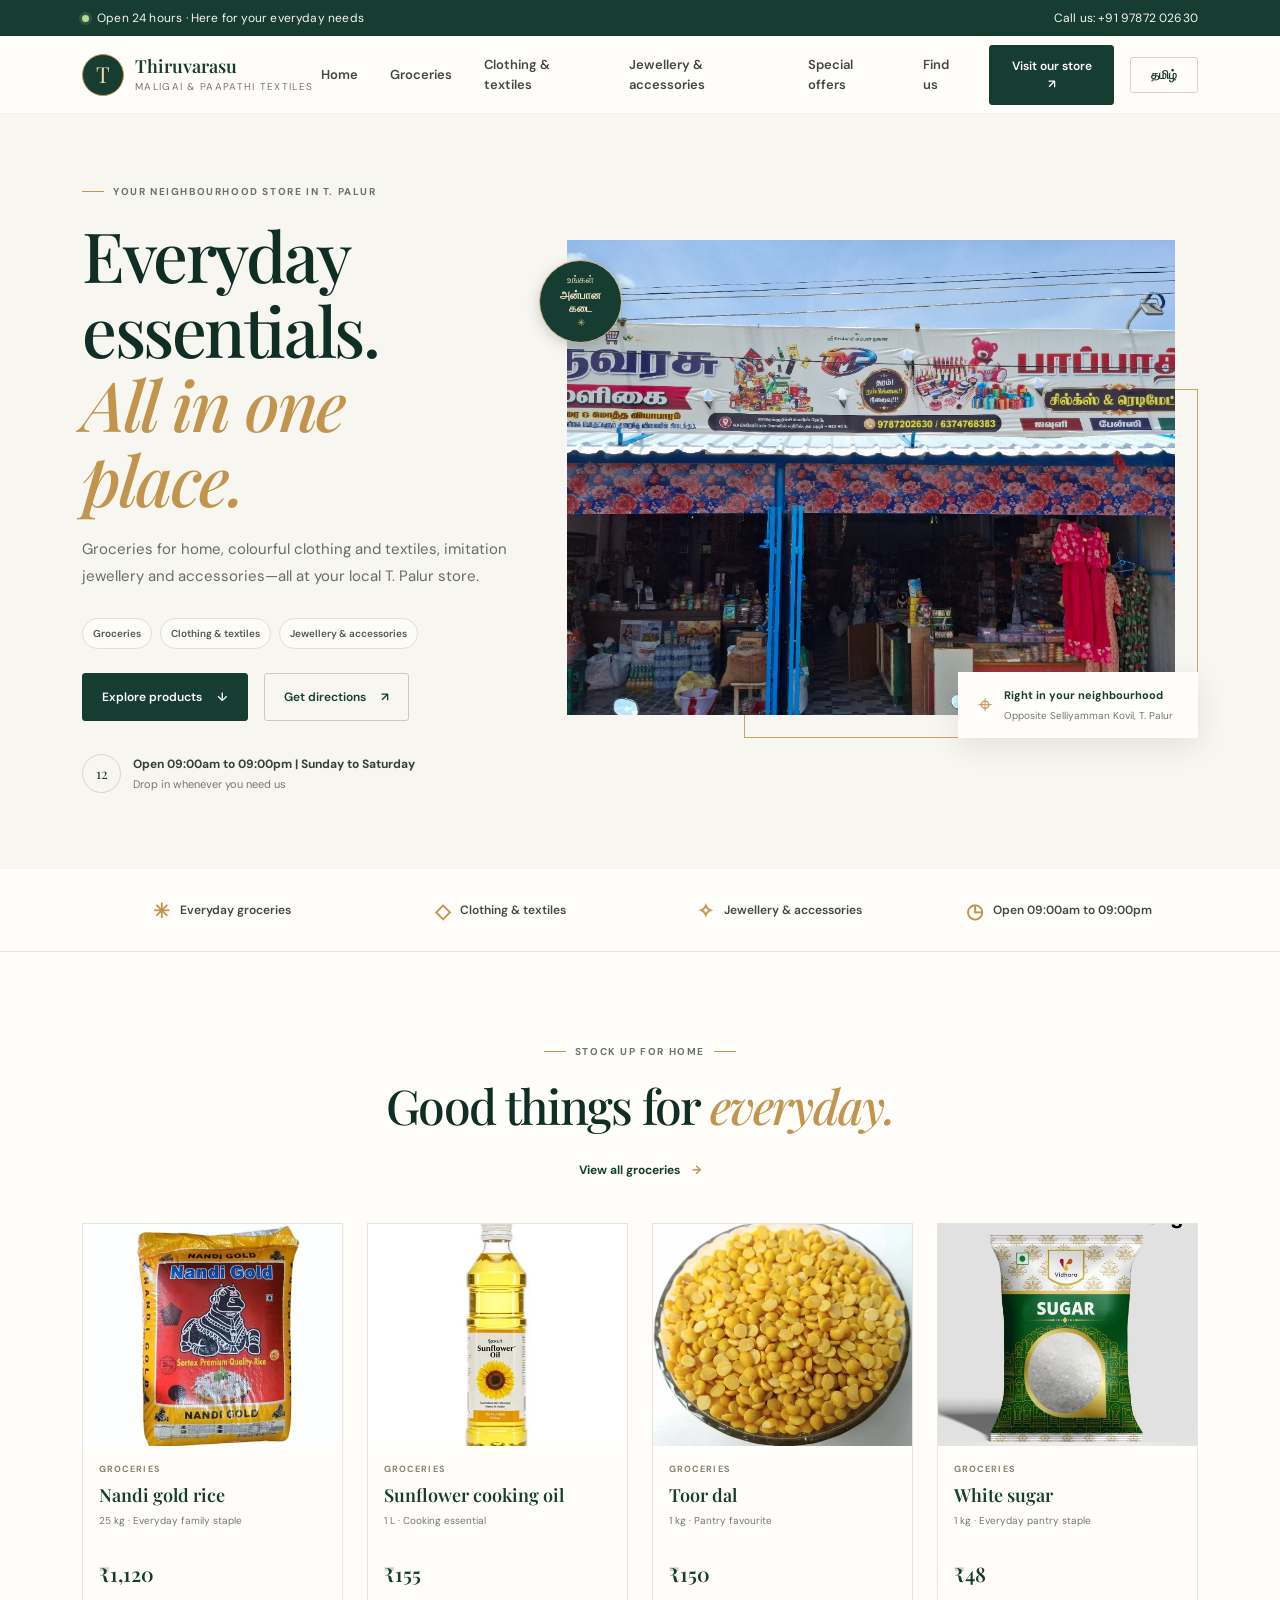
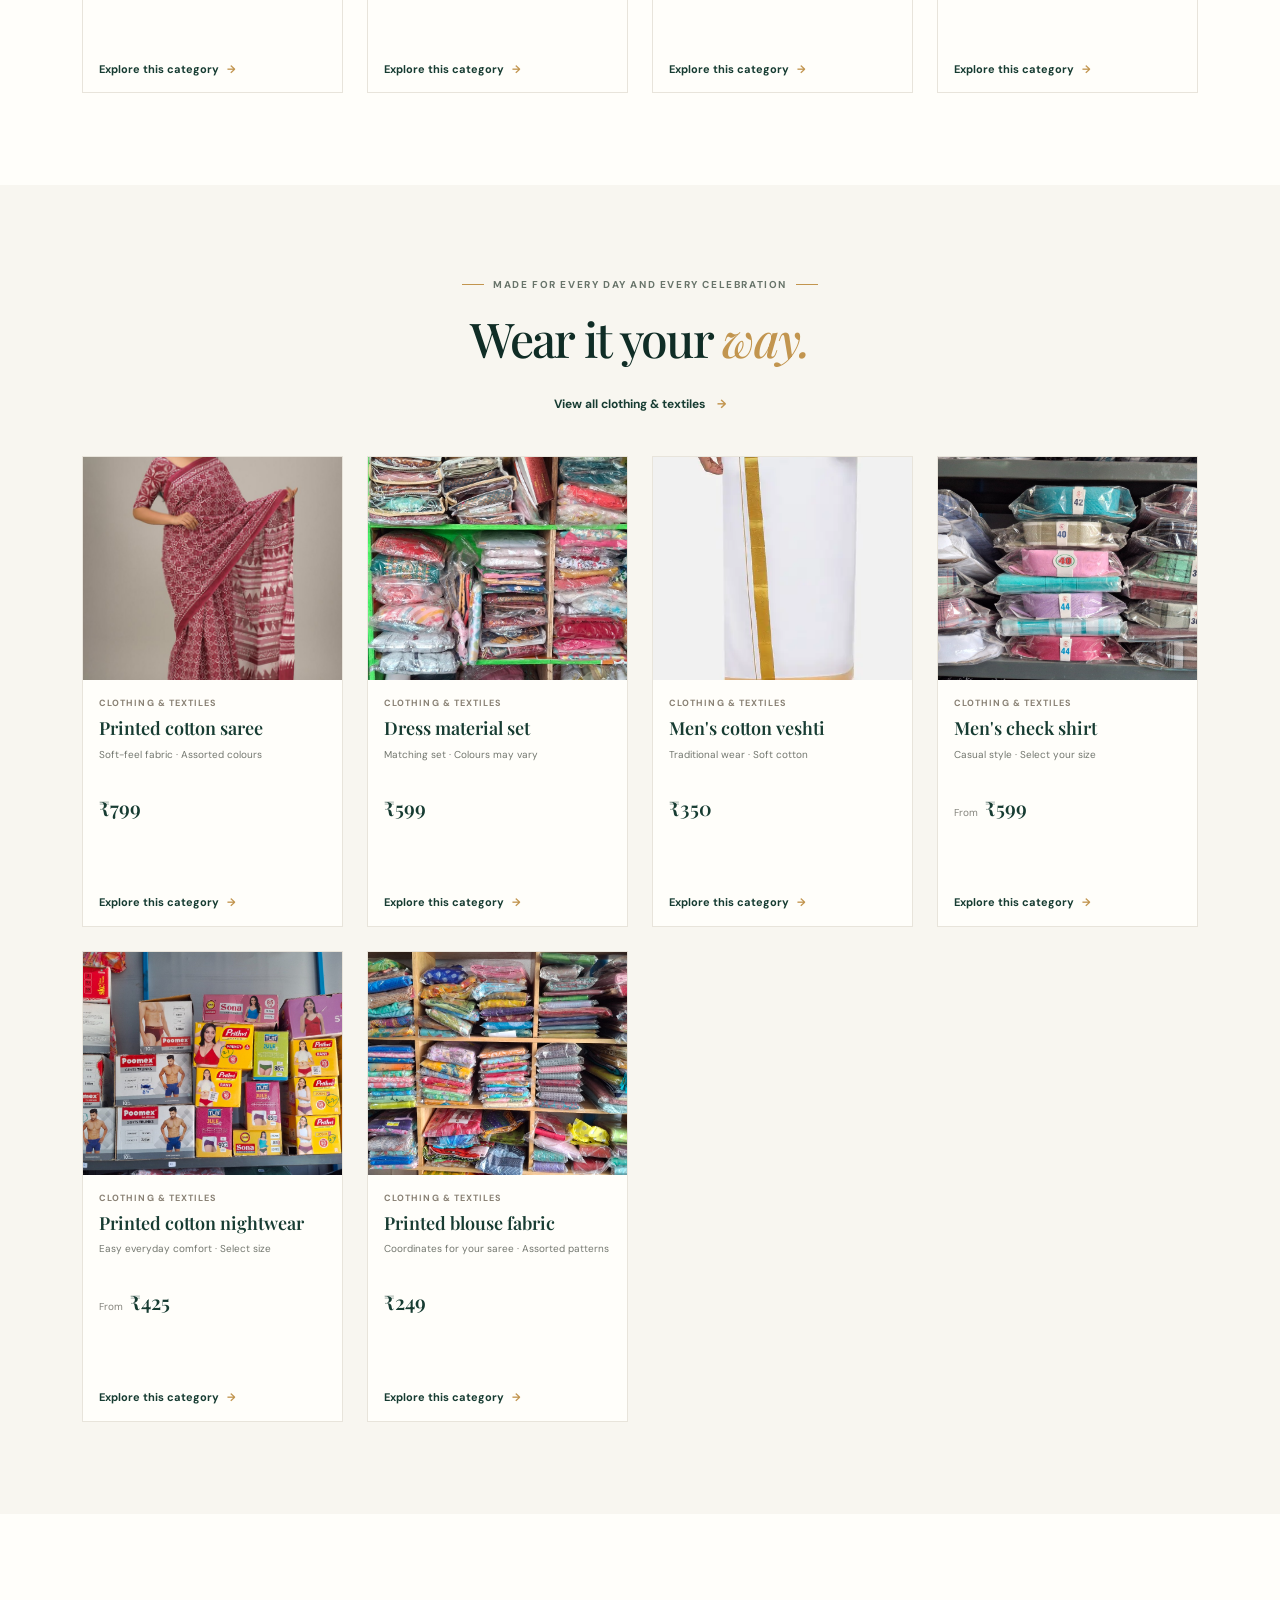
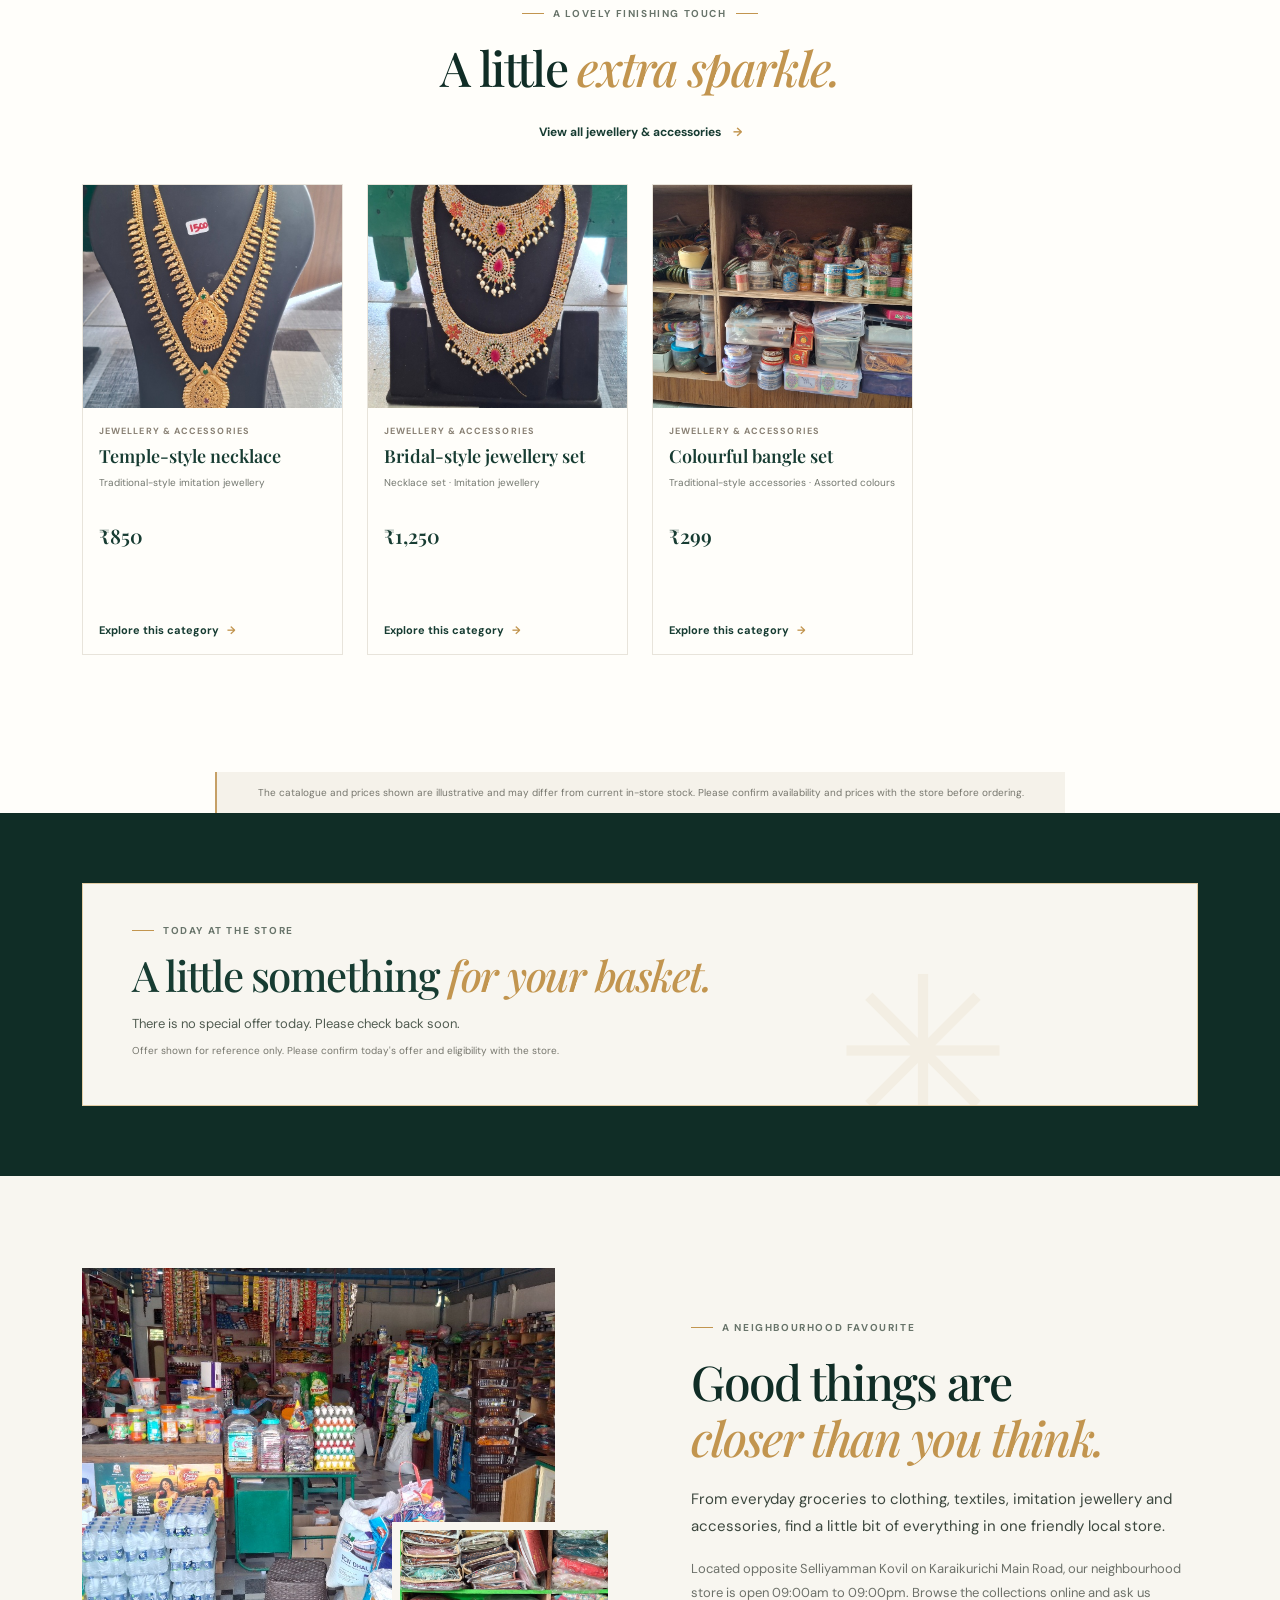
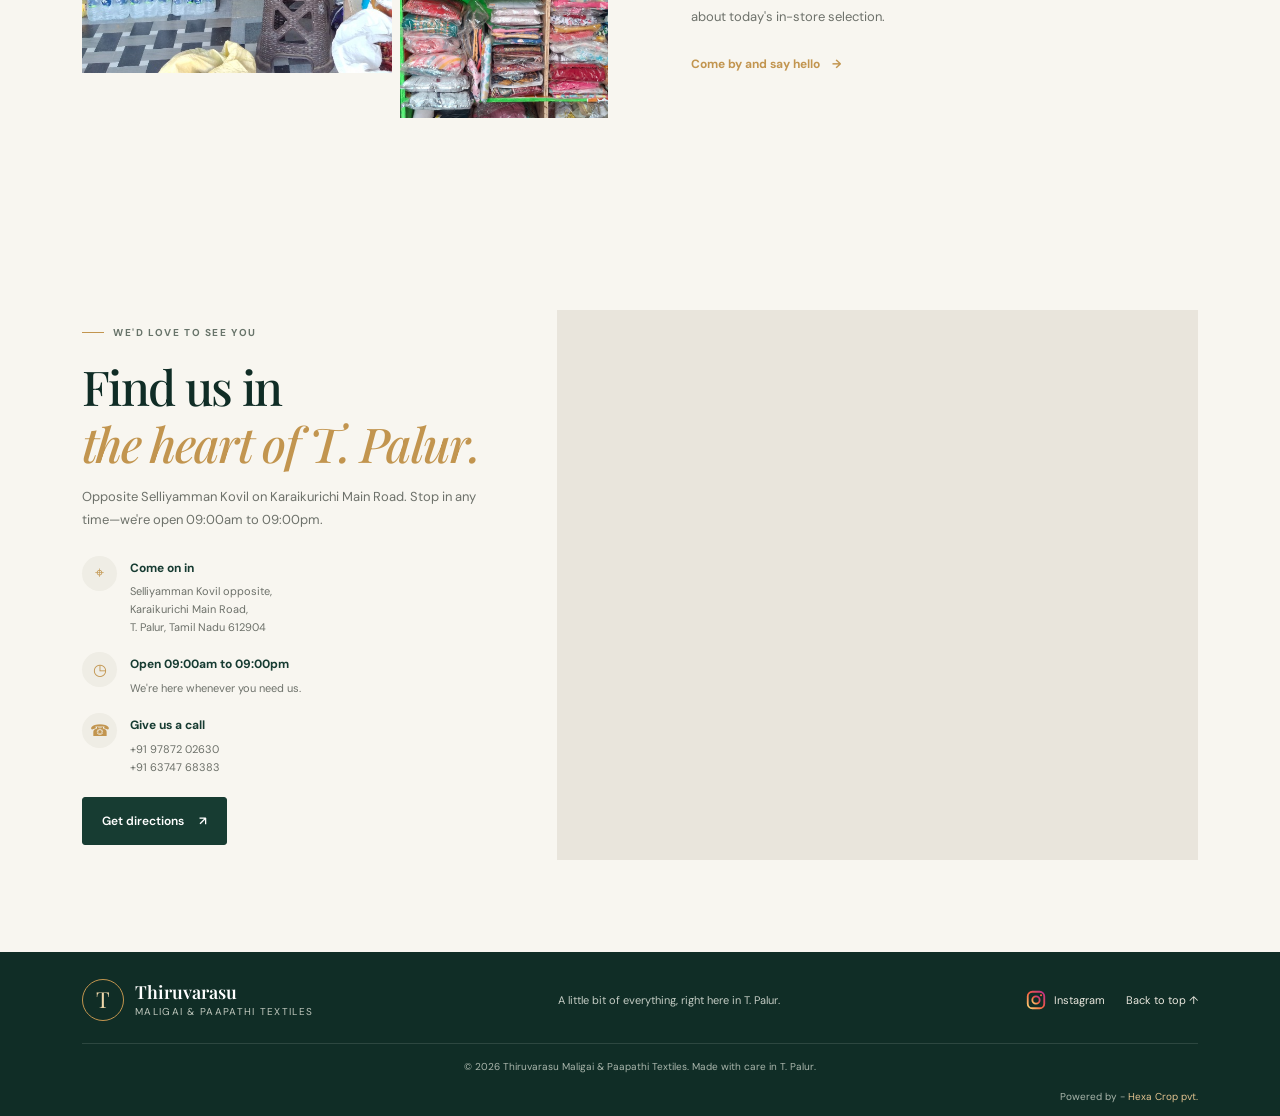
==== index.html @ 12468a33 "Add files via upload" ====
<!DOCTYPE html>
<html lang="en">

<head>
    <meta charset="UTF-8">
    <meta name="viewport" content="width=device-width, initial-scale=1">
    <meta name="theme-color" content="#173c32">
    <meta name="description" data-i18n-content="metaDescription"
        content="Browse groceries, clothing, textiles and imitation jewellery at Thiruvarasu Maligai & Paapathi Textiles, T. Palur. Open 09:00am to 09:00pm.">
    <title>Thiruvarasu Maligai &amp; Paapathi Textiles | T. Palur</title>
    <link rel="preconnect" href="https://fonts.googleapis.com">
    <link rel="preconnect" href="https://fonts.gstatic.com" crossorigin>
    <link
        href="https://fonts.googleapis.com/css2?family=DM+Sans:wght@400;500;600;700&family=Playfair+Display:wght@500;600;700&display=swap"
        rel="stylesheet">
    <link href="https://cdn.jsdelivr.net/npm/bootstrap@5.3.8/dist/css/bootstrap.min.css" rel="stylesheet"
        integrity="sha384-sRIl4kxILFvY47J16cr9ZwB07vP4J8+LH7qKQnuqkuIAvNWLzeN8tE5YBujZqJLB" crossorigin="anonymous">
    <link rel="stylesheet" href="./css/desing.css">
</head>

<body>
    <div id="siteHeader"></div>

    <main>
        <section class="hero-section" id="home">
            <div class="container">
                <div class="row align-items-center g-5">
                    <div class="col-lg-5 hero-copy">
                        <p class="eyebrow"><span></span><span data-i18n="heroEyebrow">Your neighbourhood store in T.
                                Palur</span></p>
                        <h1 data-i18n="heroTitle">Everyday essentials.<br><em>All in one place.</em></h1>
                        <p class="hero-description" data-i18n="heroDescription">Groceries for home, colourful clothing
                            and textiles, imitation jewellery and accessories—all at your local T. Palur store.</p>
                        <div class="hero-service-pills">
                            <a href="./groceries.html" data-i18n="serviceGroceries">Groceries</a>
                            <a href="./textiles.html" data-i18n="serviceClothing">Clothing &amp; textiles</a>
                            <a href="./jewels.html" data-i18n="serviceJewellery">Jewellery &amp; accessories</a>
                        </div>
                        <div class="d-flex flex-wrap gap-3 hero-actions">
                            <a class="btn btn-primary-custom" href="#groceries"><span data-i18n="shopNow">Explore
                                    products</span> <span aria-hidden="true">↓</span></a>
                            <a class="btn btn-outline-custom" href="#visit"><span data-i18n="directions">Get
                                    directions</span> <span aria-hidden="true">↗</span></a>
                        </div>
                        <div class="hero-hours">
                            <span class="hours-icon" aria-hidden="true">12</span>
                            <span><strong data-i18n="openAroundClock">Open 09:00am to 09:00pm | Sunday to
                                    Saturday</strong><small data-i18n="dropAnytime">Drop in whenever you need
                                    us</small></span>
                        </div>
                    </div>
                    <div class="col-lg-7">
                        <div class="hero-image-wrap">
                            <img class="hero-image" src="./src/imgs/storefront.jpg"
                                alt="Thiruvarasu Maligai store on the main road" data-i18n-alt="storefrontAlt">
                            <div class="hero-image-caption">
                                <span class="caption-pin" aria-hidden="true">⌖</span>
                                <span><strong data-i18n="neighbourhood">Right in your neighbourhood</strong><small
                                        data-i18n="storeLandmark">Opposite Selliyamman Kovil, T. Palur</small></span>
                            </div>
                            <span class="hero-stamp"
                                aria-hidden="true"><span>உங்கள்</span><strong>அன்பான<br>கடை</strong><i>✳</i></span>
                        </div>
                    </div>
                </div>
            </div>
        </section>

        <section class="benefits-strip" id="categories" aria-label="Store highlights" data-i18n-aria="storeHighlights">
            <div class="container">
                <div class="row g-0">
                    <div class="col-6 col-lg-3 benefit-item"><span class="benefit-icon" aria-hidden="true">✳</span><span
                            data-i18n="benefitGroceries">Everyday groceries</span></div>
                    <div class="col-6 col-lg-3 benefit-item"><span class="benefit-icon" aria-hidden="true">◇</span><span
                            data-i18n="benefitClothing">Clothing &amp; textiles</span>
                    </div>
                    <div class="col-6 col-lg-3 benefit-item"><span class="benefit-icon" aria-hidden="true">✧</span><span
                            data-i18n="benefitJewellery">Jewellery &amp;
                            accessories</span></div>
                    <div class="col-6 col-lg-3 benefit-item"><span class="benefit-icon" aria-hidden="true">◷</span><span
                            data-i18n="benefitHours">Open 09:00am to 09:00pm</span></div>
                </div>
            </div>
        </section>

        <section class="section-padding catalog-section grocery-section" id="groceries">
            <div class="container">
                <div class="section-heading text-center">
                    <p class="eyebrow justify-content-center"><span></span><span data-i18n="groceryEyebrow">Stock up
                            for home</span><span></span></p>
                    <h2 data-i18n="groceryTitle">Good things for <em>everyday.</em></h2>
                    <a class="text-link category-page-link" href="./groceries.html" data-i18n="viewGroceries">View all
                        groceries <span aria-hidden="true">→</span></a>
                </div>
                <div class="product-grid" id="groceriesProducts" aria-live="polite"></div>
            </div>
        </section>

        <section class="section-padding catalog-section clothing-section" id="clothing">
            <div class="container">
                <div class="section-heading text-center">
                    <p class="eyebrow justify-content-center"><span></span><span data-i18n="clothingEyebrow">Made for
                            every day and every celebration</span><span></span></p>
                    <h2 data-i18n="clothingTitle">Wear it your <em>way.</em></h2>
                    <a class="text-link category-page-link" href="./textiles.html" data-i18n="viewTextiles">View all
                        clothing &amp; textiles <span aria-hidden="true">→</span></a>
                </div>
                <div class="product-grid" id="clothingProducts" aria-live="polite"></div>
            </div>
        </section>

        <section class="section-padding catalog-section jewellery-section" id="jewellery">
            <div class="container">
                <div class="section-heading text-center">
                    <p class="eyebrow justify-content-center"><span></span><span data-i18n="jewelleryEyebrow">A lovely
                            finishing touch</span><span></span></p>
                    <h2 data-i18n="jewelleryTitle">A little <em>extra sparkle.</em></h2>
                    <a class="text-link category-page-link" href="./jewels.html" data-i18n="viewJewellery">View all
                        jewellery &amp; accessories <span aria-hidden="true">→</span></a>
                </div>
                <div class="product-grid" id="jewelleryProducts" aria-live="polite"></div>
            </div>
        </section>
        <p class="price-disclaimer catalog-disclaimer" data-i18n="priceDisclaimer">The catalogue and prices shown are
            illustrative
            and may differ from current in-store stock. Please confirm availability and prices with the store before
            ordering.</p>

        <section class="offers-section section-padding" id="offers">
            <div class="container">
                <article class="offer-card" id="specialOffer" aria-busy="true">
                    <div class="offer-decoration" aria-hidden="true">✳</div>
                    <div>
                        <p class="eyebrow"><span></span><span data-i18n="offerEyebrow">Today at the store</span></p>
                        <h2 data-i18n="offerTitle">A little something <em>for your basket.</em></h2>
                        <p id="offerText" aria-live="polite" data-i18n="offerLoading">Loading today's offer…</p>
                        <p class="offer-date" id="offerDate" hidden></p>
                        <p class="offer-fineprint" data-i18n="offerDisclaimer">Offer shown for reference only. Please
                            confirm today's offer and eligibility with the store.</p>
                    </div>
                    <div class="offer-badge" id="offerBadge" hidden><strong id="offerPercent"></strong><span
                            data-i18n="offGroceries">OFF GROCERIES</span>
                    </div>
                </article>
            </div>
        </section>

        <section class="about-section section-padding" id="about">
            <div class="container">
                <div class="row align-items-center g-5">
                    <div class="col-lg-6">
                        <div class="about-image-grid">
                            <img class="about-image-main" src="./src/product_imgs/groceries/shop-interior.jpg"
                                alt="Inside Thiruvarasu Maligai, with groceries and goods for the whole family"
                                data-i18n-alt="shopInteriorAlt" loading="lazy">
                            <img class="about-image-detail" src="./src/product_imgs/textiles/clothing-shelves.jpg"
                                alt="Colourful clothing and textiles stocked in the store" data-i18n-alt="clothingAlt"
                                loading="lazy">
                        </div>
                    </div>
                    <div class="col-lg-6 about-copy">
                        <p class="eyebrow"><span></span><span data-i18n="aboutEyebrow">A neighbourhood favourite</span>
                        </p>
                        <h2 data-i18n="aboutTitle">Good things are<br><em>closer than you think.</em></h2>
                        <p class="about-lead" data-i18n="aboutLead">From everyday groceries to clothing, textiles,
                            imitation jewellery and accessories, find a little bit of everything in one friendly local
                            store.</p>
                        <p data-i18n="aboutText">Located opposite Selliyamman Kovil on Karaikurichi Main Road, our
                            neighbourhood store is open 09:00am to 09:00pm. Browse the collections online and ask us
                            about today's
                            in-store selection.</p>
                        <a class="text-link" href="#visit"><span data-i18n="comeSayHello">Come by and say
                                hello</span><span aria-hidden="true">→</span></a>
                    </div>
                </div>
            </div>
        </section>

        <section class="visit-section section-padding" id="visit">
            <div class="container">
                <div class="row g-4 align-items-stretch">
                    <div class="col-lg-5">
                        <div class="visit-copy">
                            <p class="eyebrow"><span></span><span data-i18n="visitEyebrow">We'd love to see you</span>
                            </p>
                            <h2 data-i18n="visitTitle">Find us in<br><em>the heart of T. Palur.</em></h2>
                            <p data-i18n="visitIntro">Opposite Selliyamman Kovil on Karaikurichi Main Road. Stop in any
                                time—we're open 09:00am to 09:00pm.</p>
                            <div class="visit-detail">
                                <span class="detail-icon" aria-hidden="true">⌖</span>
                                <div><strong data-i18n="addressTitle">Come on in</strong>
                                    <p data-i18n="address">Selliyamman Kovil opposite,<br>Karaikurichi Main Road,<br>T.
                                        Palur, Tamil Nadu 612904</p>
                                </div>
                            </div>
                            <div class="visit-detail">
                                <span class="detail-icon" aria-hidden="true">◷</span>
                                <div><strong data-i18n="hoursTitle">Open 09:00am to 09:00pm</strong>
                                    <p data-i18n="hoursText">We're here whenever you need us.</p>
                                </div>
                            </div>
                            <div class="visit-detail">
                                <span class="detail-icon" aria-hidden="true">☎</span>
                                <div><strong data-i18n="phoneTitle">Give us a call</strong>
                                    <p><a href="tel:+919787202630">+91 97872 02630</a><br><a
                                            href="tel:+916374768383">+91 63747 68383</a></p>
                                </div>
                            </div>
                            <a class="btn btn-primary-custom directions-button"
                                href="https://www.google.com/maps/search/?api=1&amp;query=39Q8%2BQ2%20T.%20Palur%2C%20Tamil%20Nadu"
                                target="_blank" rel="noopener noreferrer"><span data-i18n="directions">Get
                                    directions</span> <span aria-hidden="true">↗</span></a>
                        </div>
                    </div>
                    <div class="col-lg-7">
                        <div class="map-frame">
                            <iframe title="Map showing the location of Thiruvarasu Maligai in T. Palur"
                                data-i18n-title="mapTitle"
                                src="https://maps.google.com/maps?q=39Q8%2BQ2%20T.%20Palur%2C%20Tamil%20Nadu&amp;output=embed"
                                loading="lazy" referrerpolicy="no-referrer-when-downgrade" allowfullscreen></iframe>
                        </div>
                    </div>
                </div>
            </div>
        </section>
    </main>

    <div id="siteFooter"></div>
    <div id="sharedSkeleton" hidden></div>

    <div class="order-bar" id="orderBar" hidden>
        <button class="order-cart-button" type="button" data-bs-toggle="offcanvas" data-bs-target="#orderDrawer">
            <span class="order-cart-icon" aria-hidden="true">▣</span>
            <span><strong><span data-i18n="viewOrder">View order</span> · <span id="orderCount">0</span></strong>
                <small id="orderBarTotal">₹0</small></span>
        </button>
        <button class="btn btn-whatsapp" id="quickWhatsappOrder" type="button" data-bs-toggle="offcanvas"
            data-bs-target="#orderDrawer"><span data-i18n="completeOrderDetails">Enter delivery details</span>
            <span aria-hidden="true">→</span></button>
    </div>

    <div class="offcanvas offcanvas-end order-drawer" tabindex="-1" id="orderDrawer" aria-labelledby="orderDrawerTitle">
        <div class="offcanvas-header">
            <div>
                <p class="eyebrow mb-2"><span></span><span data-i18n="yourSelections">Your selections</span></p>
                <h2 class="offcanvas-title" id="orderDrawerTitle" data-i18n="orderSummary">Order summary</h2>
            </div>
            <button type="button" class="btn-close" data-bs-dismiss="offcanvas" aria-label="Close"
                data-i18n-aria="close"></button>
        </div>
        <div class="offcanvas-body">
            <div id="orderItems" aria-live="polite"></div>
            <p class="empty-order" id="emptyOrder" data-i18n="emptyOrder">Your order is empty. Browse the collections to
                add something.</p>
            <div class="order-totals" id="orderTotals" hidden>
                <div class="order-grand-total"><strong data-i18n="estimatedTotal">Estimated total</strong><strong
                        id="orderGrandTotal">₹0</strong></div>
                <p class="order-price-note" data-i18n="priceNote">Listed prices are illustrative. The store will confirm
                    availability and final prices on WhatsApp.</p>
                <form class="customer-details-form" id="customerDetailsForm" novalidate>
                    <h3 data-i18n="deliveryDetailsTitle">Delivery details</h3>
                    <p class="customer-details-note" data-i18n="allFieldsRequired">All fields are required to continue
                        to WhatsApp.</p>
                    <div class="customer-fields-grid">
                        <div class="customer-field customer-field-wide">
                            <label for="customerName" data-i18n="customerNameLabel">Full name</label>
                            <input class="form-control" id="customerName" name="customerName" type="text"
                                autocomplete="name" maxlength="80" required>
                        </div>
                        <div class="customer-field customer-field-wide">
                            <label for="customerMobile" data-i18n="customerMobileLabel">Mobile number</label>
                            <input class="form-control" id="customerMobile" name="customerMobile" type="tel"
                                autocomplete="tel-national" inputmode="numeric" pattern="[6-9][0-9]{9}" maxlength="10"
                                required>
                            <small data-i18n="mobileHelp">Enter a 10-digit Indian mobile number.</small>
                        </div>
                        <div class="customer-field customer-field-wide">
                            <label for="customerEmail" data-i18n="customerEmailLabel">Email address</label>
                            <input class="form-control" id="customerEmail" name="email" type="email"
                                autocomplete="email" maxlength="254" required>
                        </div>
                        <div class="customer-field">
                            <label for="addressDoorNo" data-i18n="doorNoLabel">Door number</label>
                            <input class="form-control" id="addressDoorNo" name="doorNo" type="text"
                                autocomplete="address-line1" maxlength="40" required>
                        </div>
                        <div class="customer-field">
                            <label for="addressStreet" data-i18n="streetLabel">Street name</label>
                            <input class="form-control" id="addressStreet" name="street" type="text"
                                autocomplete="address-line2" maxlength="100" required>
                        </div>
                        <div class="customer-field">
                            <label for="addressPlace" data-i18n="placeLabel">Place / town</label>
                            <input class="form-control" id="addressPlace" name="place" type="text"
                                autocomplete="address-level2" maxlength="80" required>
                        </div>
                        <div class="customer-field">
                            <label for="addressLandmark" data-i18n="landmarkLabel">Landmark</label>
                            <input class="form-control" id="addressLandmark" name="landmark" type="text" maxlength="100"
                                required>
                        </div>
                    </div>
                    <p class="customer-form-error" id="customerFormError" role="alert" hidden
                        data-i18n="customerFormError">Please complete all required fields with a valid email and mobile
                        number.</p>
                    <button class="btn btn-whatsapp btn-whatsapp-full" id="drawerWhatsappOrder" type="submit" disabled>
                        <span aria-hidden="true">◉</span>
                        <span data-i18n="sendOrder">Send order on WhatsApp</span>
                    </button>
                </form>
            </div>
        </div>
    </div>

    <div class="toast-container position-fixed bottom-0 end-0 p-3" aria-live="polite" aria-atomic="true">
        <div class="toast order-toast border-0" id="orderToast" role="status">
            <div class="d-flex align-items-center">
                <div class="toast-body"><span data-i18n="addedToOrder">Added to your order.</span> <span
                        id="toastProductName"></span></div>
                <button type="button" class="btn-close me-3" data-bs-dismiss="toast" aria-label="Close"
                    data-i18n-aria="close"></button>
            </div>
        </div>
    </div>

    <script src="https://cdn.jsdelivr.net/npm/bootstrap@5.3.8/dist/js/bootstrap.bundle.min.js"
        integrity="sha384-FKyoEForCGlyvwx9Hj09JcYn3nv7wiPVlz7YYwJrWVcXK/BmnVDxM+D2scQbITxI"
        crossorigin="anonymous"></script>
    <script src="./js/component-loader.js"></script>
</body>

</html>
---- css/desing.css ----
:root {
    --forest: #173c32;
    --forest-deep: #102d26;
    --cream: #f8f6f0;
    --paper: #fffefa;
    --gold: #c2954f;
    --ink: #202720;
    --muted: #73776f;
    --line: #e8e4db;
    --serif: "Playfair Display", Georgia, serif;
    --sans: "DM Sans", Arial, sans-serif;
}

html {
    scroll-behavior: smooth;
    scroll-padding-top: 88px;
}

body {
    margin: 0;
    color: var(--ink);
    background: var(--paper);
    font-family: var(--sans);
    font-size: 15px;
    -webkit-font-smoothing: antialiased;
}

a {
    color: inherit;
}

.topbar {
    padding: 9px 0;
    color: #f8f6f0;
    background: var(--forest);
    font-size: 12px;
    letter-spacing: .015em;
}

.topbar-note,
.topbar-phone {
    display: inline-flex;
    align-items: center;
    gap: 8px;
}

.topbar-phone {
    color: #f8f6f0;
    text-decoration: none;
}

.topbar-phone:hover {
    color: #e3c38e;
}

.open-dot {
    width: 7px;
    height: 7px;
    border-radius: 50%;
    background: #b8d994;
    box-shadow: 0 0 0 3px rgb(184 217 148 / 16%);
}

.site-nav {
    position: sticky;
    z-index: 1000;
    top: 0;
    min-height: 78px;
    background: rgb(255 254 250 / 96%);
    border-bottom: 1px solid rgb(23 60 50 / 7%);
    backdrop-filter: blur(14px);
}

.brand-lockup {
    display: inline-flex;
    align-items: center;
    gap: 11px;
    margin: 0;
    color: var(--forest);
    text-decoration: none;
}

.brand-mark {
    display: inline-grid;
    width: 42px;
    height: 42px;
    place-items: center;
    color: #efd7a8;
    background: var(--forest);
    border: 1px solid var(--gold);
    border-radius: 50%;
    font-family: var(--serif);
    font-size: 22px;
}

.brand-copy {
    display: grid;
    line-height: 1.2;
}

.brand-copy strong {
    font-family: var(--serif);
    font-size: 18px;
    font-weight: 600;
}

.brand-copy small {
    margin-top: 3px;
    color: #77796f;
    font-size: 10px;
    letter-spacing: .13em;
    text-transform: uppercase;
}

.site-nav .nav-link {
    padding: 10px 0;
    color: #444940;
    font-size: 13px;
    font-weight: 600;
    transition: color .2s ease;
}

.site-nav .nav-link:hover,
.site-nav .nav-link:focus {
    color: var(--gold);
}

.btn-nav {
    padding: 11px 18px;
    color: white;
    background: var(--forest);
    border: 1px solid var(--forest);
    border-radius: 3px;
    font-size: 12px;
    font-weight: 600;
}

.btn-nav:hover {
    color: white;
    background: var(--forest-deep);
}

.hero-section {
    position: relative;
    overflow: hidden;
    padding: 70px 0 76px;
    background: var(--cream);
}

.hero-copy {
    position: relative;
    z-index: 1;
}

.eyebrow {
    display: flex;
    align-items: center;
    gap: 9px;
    margin-bottom: 18px;
    color: #68746a;
    font-size: 10px;
    font-weight: 700;
    letter-spacing: .16em;
    text-transform: uppercase;
}

.eyebrow > span:empty {
    display: inline-block;
    flex: 0 0 22px;
    width: 22px;
    height: 1px;
    background: var(--gold);
}

h1,
h2,
h3,
p {
    margin-top: 0;
}

.hero-copy h1,
.section-heading h2,
.about-copy h2,
.gallery-heading h2,
.visit-copy h2 {
    color: var(--forest-deep);
    font-family: var(--serif);
    font-weight: 500;
    letter-spacing: -.035em;
}

.hero-copy h1 {
    margin-bottom: 20px;
    font-size: clamp(43px, 5.4vw, 70px);
    line-height: 1.08;
}

.hero-copy h1 em,
.section-heading h2 em,
.about-copy h2 em,
.gallery-heading h2 em,
.visit-copy h2 em {
    color: var(--gold);
    font-weight: 500;
}

.hero-description {
    max-width: 445px;
    margin-bottom: 27px;
    color: #676d65;
    font-size: 15px;
    line-height: 1.85;
}

.btn-primary-custom,
.btn-outline-custom {
    display: inline-flex;
    min-height: 48px;
    align-items: center;
    justify-content: center;
    gap: 15px;
    padding: 12px 19px;
    border-radius: 3px;
    font-size: 12px;
    font-weight: 600;
    text-decoration: none;
    transition: background .2s ease, color .2s ease, border-color .2s ease;
}

.btn-primary-custom {
    color: white;
    background: var(--forest);
    border: 1px solid var(--forest);
}

.btn-primary-custom:hover {
    color: white;
    background: var(--forest-deep);
    border-color: var(--forest-deep);
}

.btn-outline-custom {
    color: var(--forest);
    background: transparent;
    border: 1px solid #c8cbc2;
}

.btn-outline-custom:hover {
    color: white;
    background: var(--forest);
    border-color: var(--forest);
}

.hero-hours {
    display: flex;
    align-items: center;
    gap: 12px;
    margin-top: 33px;
}

.hours-icon {
    display: grid;
    width: 39px;
    height: 39px;
    place-items: center;
    color: var(--forest);
    border: 1px solid #d8d4c9;
    border-radius: 50%;
    font-family: var(--serif);
    font-size: 14px;
}

.hero-hours strong,
.hero-hours small {
    display: block;
}

.hero-hours strong {
    color: #354139;
    font-size: 12px;
}

.hero-hours small {
    margin-top: 3px;
    color: var(--muted);
    font-size: 11px;
}

.hero-image-wrap {
    position: relative;
    padding: 0 23px 23px 0;
}

.hero-image-wrap::before {
    position: absolute;
    z-index: 0;
    right: 0;
    bottom: 0;
    width: 72%;
    height: 70%;
    border: 1px solid #c7a568;
    content: "";
}

.hero-image {
    position: relative;
    z-index: 1;
    display: block;
    width: 100%;
    height: clamp(330px, 39vw, 475px);
    object-fit: cover;
    object-position: center 53%;
}

.hero-image-caption {
    position: absolute;
    z-index: 2;
    right: 0;
    bottom: 0;
    display: flex;
    min-width: 240px;
    align-items: center;
    gap: 12px;
    padding: 15px 20px;
    background: var(--paper);
    box-shadow: 0 8px 28px rgb(22 38 30 / 10%);
}

.caption-pin {
    color: var(--gold);
    font-size: 25px;
    line-height: 1;
}

.hero-image-caption strong,
.hero-image-caption small {
    display: block;
}

.hero-image-caption strong {
    color: var(--forest);
    font-size: 11px;
}

.hero-image-caption small {
    margin-top: 4px;
    color: var(--muted);
    font-size: 10px;
}

.hero-stamp {
    position: absolute;
    z-index: 2;
    top: 20px;
    left: -28px;
    display: grid;
    width: 83px;
    height: 83px;
    align-content: center;
    justify-items: center;
    color: #f5e5c4;
    background: var(--forest);
    border: 1px solid #d8bd8d;
    border-radius: 50%;
    box-shadow: 0 4px 14px rgb(16 45 38 / 18%);
}

.hero-stamp span {
    font-size: 10px;
}

.hero-stamp strong {
    margin: 1px 0;
    font-family: var(--serif);
    font-size: 11px;
    line-height: 1.2;
    text-align: center;
}

.hero-stamp i {
    color: #d6b674;
    font-size: 10px;
    font-style: normal;
}

.benefits-strip {
    padding: 20px 0;
    background: var(--paper);
    border-bottom: 1px solid var(--line);
}

.benefit-item {
    display: flex;
    min-height: 42px;
    align-items: center;
    justify-content: center;
    gap: 10px;
    color: #3e493f;
    font-size: 12px;
    font-weight: 600;
}

.benefit-icon {
    color: var(--gold);
    font-family: var(--serif);
    font-size: 20px;
}

.section-padding {
    padding: 92px 0;
}

.section-heading {
    max-width: 700px;
    margin: 0 auto 42px;
}

.section-heading .eyebrow {
    justify-content: center;
}

.section-heading h2,
.about-copy h2,
.gallery-heading h2,
.visit-copy h2 {
    margin-bottom: 14px;
    font-size: clamp(34px, 4vw, 48px);
    line-height: 1.17;
}

.section-heading > p:last-child {
    margin-bottom: 0;
    color: var(--muted);
    font-size: 13px;
    line-height: 1.7;
}

.collections-section {
    background: var(--paper);
}

.collection-card {
    height: 100%;
}

.collection-image-link {
    position: relative;
    display: block;
    overflow: hidden;
    aspect-ratio: 4 / 4.25;
    background: #eeeae1;
}

.collection-image-link img {
    width: 100%;
    height: 100%;
    object-fit: cover;
    transition: transform .55s cubic-bezier(.2, .7, .2, 1);
}

.collection-image-link:hover img {
    transform: scale(1.045);
}

.collection-number {
    position: absolute;
    right: 12px;
    bottom: 12px;
    display: grid;
    width: 34px;
    height: 34px;
    place-items: center;
    color: var(--forest);
    background: var(--paper);
    border-radius: 50%;
    font-family: var(--serif);
    font-size: 12px;
}

.collection-copy {
    padding: 17px 2px 0;
}

.collection-copy h3 {
    margin-bottom: 6px;
    color: var(--forest);
    font-family: var(--serif);
    font-size: 19px;
    font-weight: 600;
}

.collection-copy p {
    margin-bottom: 0;
    color: var(--muted);
    font-size: 11px;
    line-height: 1.6;
}

.about-section {
    overflow: hidden;
    background: var(--cream);
}

.about-image-grid {
    position: relative;
    min-height: 450px;
    padding: 0 61px 53px 0;
}

.about-image-main {
    width: 100%;
    height: 405px;
    object-fit: cover;
}

.about-image-detail {
    position: absolute;
    right: 0;
    bottom: 0;
    width: 42%;
    height: 204px;
    object-fit: cover;
    border: 8px solid var(--cream);
}

.about-image-note {
    position: absolute;
    right: 25px;
    top: 22px;
    display: grid;
    width: 120px;
    height: 120px;
    align-content: center;
    justify-items: center;
    color: var(--forest);
    background: #f8f6f0;
    border: 1px solid #d5c39e;
    border-radius: 50%;
    text-align: center;
}

.about-image-note span {
    margin-bottom: 5px;
    color: var(--gold);
    font-size: 13px;
}

.about-image-note strong {
    font-family: var(--serif);
    font-size: 12px;
    font-weight: 600;
    line-height: 1.35;
}

.about-copy {
    padding-left: clamp(10px, 4vw, 55px);
}

.about-copy h2 {
    margin-bottom: 20px;
}

.about-copy > p:not(.eyebrow) {
    max-width: 490px;
    color: #6d716a;
    font-size: 13px;
    line-height: 1.85;
}

.about-copy .about-lead {
    color: #3c473e !important;
    font-size: 15px !important;
}

.text-link {
    display: inline-flex;
    align-items: center;
    gap: 12px;
    margin-top: 10px;
    color: var(--forest);
    font-size: 12px;
    font-weight: 700;
    text-decoration: none;
}

.text-link span {
    color: var(--gold);
    transition: transform .2s ease;
}

.text-link:hover {
    color: var(--gold);
}

.text-link:hover span {
    transform: translateX(4px);
}

.gallery-section {
    background: var(--paper);
}

.gallery-heading {
    margin-bottom: 29px;
}

.gallery-heading .eyebrow {
    margin-bottom: 13px;
}

.gallery-heading h2 {
    margin-bottom: 0;
}

.gallery-heading .text-link {
    margin-bottom: 5px;
}

.gallery-grid img {
    display: block;
    width: 100%;
    height: 250px;
    object-fit: cover;
}

.gallery-grid .col-lg-3 img {
    object-position: center 40%;
}

.visit-section {
    background: var(--cream);
}

.visit-copy {
    height: 100%;
    padding: 15px 18px 15px 0;
}

.visit-copy h2 {
    margin-bottom: 14px;
}

.visit-copy > p:not(.eyebrow) {
    max-width: 405px;
    margin-bottom: 24px;
    color: #6d716a;
    font-size: 13px;
    line-height: 1.8;
}

.visit-detail {
    display: flex;
    gap: 13px;
    margin: 0 0 16px;
}

.detail-icon {
    display: grid;
    width: 35px;
    height: 35px;
    flex: 0 0 35px;
    place-items: center;
    color: var(--gold);
    background: #efede5;
    border-radius: 50%;
    font-size: 16px;
}

.visit-detail strong {
    color: var(--forest);
    font-size: 12px;
}

.visit-detail p {
    margin: 4px 0 0;
    color: #6d716a;
    font-size: 11px;
    line-height: 1.65;
}

.visit-detail a {
    text-decoration: none;
}

.visit-detail a:hover {
    color: var(--gold);
}

.directions-button {
    margin-top: 5px;
}

.map-frame {
    position: relative;
    overflow: hidden;
    min-height: 490px;
    height: 100%;
    background: #e9e5dc;
}

.map-frame iframe {
    position: absolute;
    inset: 0;
    width: 100%;
    height: 100%;
    border: 0;
}

.map-label {
    position: absolute;
    right: 16px;
    bottom: 16px;
    display: flex;
    align-items: center;
    gap: 11px;
    padding: 12px 16px;
    background: var(--paper);
    box-shadow: 0 4px 18px rgb(24 35 28 / 12%);
}

.map-label-pin {
    color: var(--gold);
    font-size: 22px;
}

.map-label strong,
.map-label small {
    display: block;
}

.map-label strong {
    color: var(--forest);
    font-size: 11px;
}

.map-label small {
    margin-top: 3px;
    color: var(--muted);
    font-size: 10px;
}

.site-footer {
    padding: 27px 0 0;
    color: #e9e7de;
    background: var(--forest-deep);
}

.footer-brand {
    color: white;
}

.footer-brand .brand-mark {
    color: #f0d8ab;
    background: transparent;
}

.footer-brand .brand-copy small {
    color: #bfc7bd;
}

.footer-note {
    margin: 0;
    color: #c4ccc4;
    font-size: 11px;
}

.footer-top-link {
    color: #e9e7de;
    font-size: 11px;
    text-decoration: none;
}

.footer-top-link:hover {
    color: #e1c28f;
}

.footer-links {
    display: flex;
    align-items: center;
    gap: 21px;
}

.footer-social {
    display: inline-flex;
    align-items: center;
    gap: 7px;
    color: #e9e7de;
    font-size: 11px;
    text-decoration: none;
}

.footer-social svg {
    display: block;
    width: 22px;
    height: 22px;
}

.footer-social:hover {
    color: #e1c28f;
}

.footer-bottom {
    margin-top: 22px;
    padding: 15px 0;
    color: #aab6ac;
    border-top: 1px solid rgb(255 255 255 / 12%);
    font-size: 10px;
    text-align: center;
}

.footer-credit {
    padding: 0 0 12px;
    color: #aab6ac;
    font-size: 10px;
    text-align: right;
}

.footer-credit a {
    color: #e1c28f;
    text-decoration: none;
}

.footer-credit a:hover {
    text-decoration: underline;
}

.component-load-error {
    margin: 16px auto;
    padding: 12px 16px;
    color: #842029;
    background: #f8d7da;
    text-align: center;
}

.language-switch {
    display: flex;
    justify-content: center;
}

.language-button {
    min-width: 68px;
    min-height: 36px;
    padding: 7px 11px;
    color: var(--forest);
    background: transparent;
    border: 1px solid #d8d4c9;
    border-radius: 3px;
    font-family: inherit;
    font-size: 12px;
    font-weight: 700;
    transition: color .2s ease, background .2s ease, border-color .2s ease;
}

.language-button:hover,
.language-button:focus-visible {
    color: white;
    background: var(--forest);
    border-color: var(--forest);
}

.hero-service-pills {
    display: flex;
    flex-wrap: wrap;
    gap: 8px;
    margin: 0 0 24px;
}

.hero-service-pills a {
    padding: 7px 10px;
    color: #4c594f;
    background: rgb(255 255 255 / 57%);
    border: 1px solid #e3ded1;
    border-radius: 20px;
    font-size: 10px;
    font-weight: 600;
    text-decoration: none;
}

.hero-service-pills a:hover {
    color: var(--forest);
    background: white;
    border-color: var(--gold);
}

.catalog-section {
    background: var(--paper);
    scroll-margin-top: 76px;
}

.clothing-section {
    background: var(--cream);
}

.jewellery-section {
    background: var(--paper);
}

.product-grid {
    display: grid;
    grid-template-columns: repeat(4, minmax(0, 1fr));
    gap: 24px;
}

.product-card {
    overflow: hidden;
    background: var(--paper);
    border: 1px solid var(--line);
    transition: transform .25s ease, box-shadow .25s ease;
}

.product-card:hover {
    transform: translateY(-3px);
    box-shadow: 0 13px 30px rgb(26 43 34 / 9%);
}

.product-image-wrap {
    position: relative;
    overflow: hidden;
    aspect-ratio: 1 / .86;
    background: #ece9df;
}

.product-image {
    width: 100%;
    height: 100%;
    object-fit: cover;
    transition: transform .5s cubic-bezier(.2, .7, .2, 1);
}

.product-card:hover .product-image {
    transform: scale(1.04);
}

.product-card-body {
    display: flex;
    min-height: 246px;
    flex-direction: column;
    padding: 17px 16px 15px;
}

.product-category {
    margin-bottom: 7px;
    color: #898174;
    font-size: 9px;
    font-weight: 700;
    letter-spacing: .12em;
    text-transform: uppercase;
}

.product-title {
    margin-bottom: 6px;
    color: var(--forest);
    font-family: var(--serif);
    font-size: 18px;
    font-weight: 600;
    line-height: 1.3;
}

.product-detail {
    min-height: 34px;
    margin-bottom: 12px;
    color: var(--muted);
    font-size: 10px;
    line-height: 1.6;
}

.product-price-row {
    display: flex;
    align-items: baseline;
    gap: 7px;
    margin-bottom: 11px;
}

.product-price-row strong {
    color: var(--forest);
    font-family: var(--serif);
    font-size: 20px;
    font-weight: 600;
}

.product-price-row > span {
    color: #85847d;
    font-size: 10px;
}

.product-price-row .product-variable-price,
.product-line-total {
    color: #6f6046;
    font-size: 11px;
    font-weight: 700;
}

.product-size {
    display: grid;
    gap: 5px;
    margin-bottom: 11px;
    color: #5d655c;
    font-size: 10px;
    font-weight: 600;
}

.product-size .form-select {
    min-height: 34px;
    padding-top: 5px;
    padding-bottom: 5px;
    border-color: var(--line);
    border-radius: 2px;
    font-size: 11px;
}

.product-controls {
    display: flex;
    min-height: 48px;
    align-items: center;
    justify-content: space-between;
    gap: 8px;
    margin-top: auto;
}

.quantity-control {
    display: grid;
    gap: 4px;
    color: #586158;
    font-size: 9px;
    font-weight: 600;
}

.quantity-input-group {
    display: inline-flex;
    width: max-content;
    height: 31px;
    align-items: center;
    border: 1px solid var(--line);
    background: var(--paper);
}

.quantity-step {
    display: grid;
    width: 28px;
    height: 29px;
    place-items: center;
    color: var(--forest);
    background: transparent;
    border: 0;
    font-size: 17px;
    line-height: 1;
    cursor: pointer;
}

.quantity-step:hover {
    color: white;
    background: var(--forest);
}

.quantity-input {
    width: 36px;
    height: 27px;
    padding: 0;
    color: var(--forest);
    background: transparent;
    border: 0;
    border-right: 1px solid var(--line);
    border-left: 1px solid var(--line);
    border-radius: 0;
    font-size: 12px;
    font-weight: 600;
    text-align: center;
}

.quantity-input:focus {
    outline: 2px solid rgb(194 149 79 / 45%);
    outline-offset: 1px;
}

.quantity-input::-webkit-inner-spin-button,
.quantity-input::-webkit-outer-spin-button {
    margin: 0;
    appearance: none;
}

.quantity-input[type="number"] {
    appearance: textfield;
}

.product-line-total {
    color: var(--forest);
    font-size: 12px;
    font-weight: 700;
}

.product-add-button {
    display: flex;
    min-height: 38px;
    align-items: center;
    justify-content: space-between;
    gap: 8px;
    margin-top: 9px;
    padding: 8px 11px;
    color: var(--forest);
    background: transparent;
    border: 1px solid #d5d4c8;
    border-radius: 2px;
    font-size: 11px;
    font-weight: 700;
}

.product-add-button > span {
    color: var(--gold);
    font-size: 15px;
}

.product-add-button:hover {
    color: white;
    background: var(--forest);
    border-color: var(--forest);
}

.product-add-button:hover > span {
    color: #efd7a8;
}

.price-disclaimer {
    max-width: 850px;
    margin: 25px auto 0;
    padding: 12px 16px;
    color: #77776e;
    background: #f5f2ea;
    border-left: 2px solid #c6a066;
    font-size: 10px;
    line-height: 1.7;
    text-align: center;
}

.offers-section {
    padding: 70px 0;
    background: var(--forest-deep);
}

.offer-card {
    position: relative;
    display: grid;
    overflow: hidden;
    grid-template-columns: minmax(0, 1fr) auto;
    align-items: center;
    gap: 38px;
    padding: 39px 49px;
    color: var(--forest-deep);
    background: #f8f6f0;
    border: 1px solid rgb(219 189 134 / 70%);
    animation: offer-glow 2.8s ease-in-out infinite;
}

@keyframes offer-glow {
    0%, 100% {
        border-color: rgb(219 189 134 / 70%);
        box-shadow: 0 0 8px rgb(218 175 91 / 12%);
    }
    50% {
        border-color: #e4bd6e;
        box-shadow: 0 0 26px rgb(218 175 91 / 45%);
    }
}

.offer-card .eyebrow {
    margin-bottom: 12px;
}

.offer-card h2 {
    margin-bottom: 13px;
    color: var(--forest);
    font-family: var(--serif);
    font-size: clamp(29px, 3.6vw, 42px);
    font-weight: 500;
    letter-spacing: -.035em;
}

.offer-card h2 em {
    color: var(--gold);
}

.offer-card > div > p:not(.eyebrow) {
    max-width: 560px;
    margin-bottom: 7px;
    color: #515c51;
    font-size: 13px;
    line-height: 1.7;
}

.offer-card .offer-fineprint {
    color: #77776e !important;
    font-size: 10px !important;
}

.offer-card .offer-date {
    margin-top: 8px;
    color: var(--forest);
    font-size: 11px;
    font-weight: 700;
}

.offer-badge {
    display: grid;
    width: 134px;
    height: 134px;
    align-content: center;
    justify-items: center;
    color: #f4e3c0;
    background: var(--forest);
    border: 1px solid #c4a167;
    border-radius: 50%;
    box-shadow: 0 0 20px rgb(194 149 79 / 36%);
}

.offer-badge[hidden] {
    display: none;
}

.offer-badge strong {
    font-family: var(--serif);
    font-size: 38px;
    font-weight: 500;
    line-height: 1;
}

.offer-badge span {
    margin-top: 8px;
    font-size: 8px;
    font-weight: 700;
    letter-spacing: .12em;
}

.offer-decoration {
    position: absolute;
    right: 186px;
    bottom: -108px;
    color: rgb(194 149 79 / 8%);
    font-size: 210px;
    pointer-events: none;
}

.order-bar {
    position: fixed;
    z-index: 1040;
    right: max(18px, calc((100vw - 1200px) / 2));
    bottom: 18px;
    left: max(18px, calc((100vw - 1200px) / 2));
    display: flex;
    min-height: 66px;
    align-items: center;
    justify-content: space-between;
    gap: 12px;
    padding: 9px 12px 9px 18px;
    background: var(--paper);
    border: 1px solid var(--line);
    box-shadow: 0 8px 28px rgb(16 45 38 / 17%);
}

.order-bar[hidden] {
    display: none;
}

.order-cart-button {
    display: flex;
    align-items: center;
    gap: 10px;
    padding: 0;
    color: var(--forest);
    background: transparent;
    border: 0;
    text-align: left;
}

.order-cart-icon {
    color: var(--gold);
    font-size: 23px;
}

.order-cart-button strong,
.order-cart-button small {
    display: block;
}

.order-cart-button strong {
    font-size: 12px;
}

.order-cart-button small {
    margin-top: 3px;
    color: var(--muted);
    font-size: 11px;
}

.btn-whatsapp {
    display: inline-flex;
    min-height: 43px;
    align-items: center;
    justify-content: center;
    gap: 9px;
    padding: 10px 16px;
    color: white;
    background: #168b54;
    border: 1px solid #168b54;
    border-radius: 3px;
    font-size: 11px;
    font-weight: 700;
}

.btn-whatsapp:hover,
.btn-whatsapp:focus {
    color: white;
    background: #116f43;
    border-color: #116f43;
}

.btn-whatsapp > span:first-child {
    font-size: 16px;
}

.order-drawer {
    --bs-offcanvas-width: min(480px, 100vw);
    background: var(--paper);
}

.order-drawer .offcanvas-header {
    align-items: flex-start;
    padding: 25px 24px 18px;
    border-bottom: 1px solid var(--line);
}

.order-drawer .offcanvas-title {
    color: var(--forest);
    font-family: var(--serif);
    font-size: 30px;
}

.order-drawer .offcanvas-body {
    padding: 21px 24px 30px;
}

.cart-item {
    display: flex;
    align-items: center;
    justify-content: space-between;
    gap: 14px;
    padding: 16px 0;
    border-bottom: 1px solid var(--line);
}

.cart-item-main {
    display: grid;
    gap: 4px;
    min-width: 0;
    color: #676d65;
    font-size: 11px;
}

.cart-item-main > strong {
    color: var(--forest);
    font-family: var(--serif);
    font-size: 15px;
}

.cart-item-main b {
    color: var(--forest);
}

.cart-item-variant {
    color: #898174;
    font-size: 10px;
}

.cart-item-actions {
    display: flex;
    flex: 0 0 auto;
    align-items: center;
    gap: 9px;
}

.quantity-input-group-small {
    height: 29px;
}

.quantity-input-group-small .quantity-step {
    width: 25px;
    height: 27px;
}

.cart-quantity {
    min-width: 25px;
    color: var(--forest);
    font-size: 11px;
    text-align: center;
}

.remove-cart-item {
    width: 26px;
    height: 29px;
    color: #836d61;
    background: transparent;
    border: 0;
    font-size: 20px;
    line-height: 1;
}

.remove-cart-item:hover {
    color: #b33628;
}

.empty-order {
    margin: 25px 0;
    color: var(--muted);
    font-size: 13px;
    line-height: 1.8;
}

.order-totals {
    margin-top: 20px;
}

.order-totals > div {
    display: flex;
    justify-content: space-between;
    gap: 12px;
    margin: 10px 0;
    color: #60675f;
    font-size: 12px;
}

.order-totals > .order-grand-total {
    margin-top: 14px;
    padding-top: 13px;
    color: var(--forest);
    border-top: 1px solid var(--line);
    font-size: 15px;
}

.order-price-note {
    margin: 15px 0;
    color: #77776e;
    font-size: 10px;
    line-height: 1.7;
}

.customer-details-form {
    margin-top: 23px;
    padding-top: 20px;
    border-top: 1px solid var(--line);
}

.customer-details-form > h3 {
    margin-bottom: 6px;
    color: var(--forest);
    font-family: var(--serif);
    font-size: 21px;
    font-weight: 600;
}

.customer-details-note {
    margin-bottom: 16px;
    color: var(--muted);
    font-size: 10px;
    line-height: 1.6;
}

.customer-fields-grid {
    display: grid;
    grid-template-columns: repeat(2, minmax(0, 1fr));
    gap: 13px 12px;
}

.customer-field {
    display: grid;
    min-width: 0;
    gap: 5px;
}

.customer-field-wide {
    grid-column: 1 / -1;
}

.customer-field label {
    color: #465248;
    font-size: 10px;
    font-weight: 700;
}

.customer-field .form-control {
    min-height: 39px;
    padding: 8px 10px;
    color: var(--ink);
    background: #fff;
    border-color: #dfddd4;
    border-radius: 2px;
    font-family: var(--sans);
    font-size: 12px;
}

.customer-field .form-control:focus {
    border-color: #9daa99;
    box-shadow: 0 0 0 .15rem rgb(23 60 50 / 10%);
}

.customer-field small {
    color: var(--muted);
    font-size: 9px;
}

.customer-form-error {
    margin: 14px 0;
    color: #a32921;
    font-size: 11px;
    line-height: 1.6;
}

.btn-whatsapp:disabled,
.btn-whatsapp:disabled:hover {
    color: #656d66;
    background: #e4e5e0;
    border-color: #e4e5e0;
    cursor: not-allowed;
}

.btn-whatsapp-full {
    width: 100%;
    min-height: 48px;
    font-size: 12px;
}

.order-toast {
    color: var(--paper);
    background: var(--forest);
}

.order-toast .btn-close {
    filter: invert(1);
}

.toast-container {
    bottom: 90px !important;
    z-index: 1060;
}

@media (max-width: 1199.98px) {
    .site-nav {
        min-height: 70px;
    }

    .site-nav .navbar-collapse {
        padding: 9px 0 18px;
    }

    .site-nav .nav-link {
        padding: 10px 0;
    }

    .site-nav .btn-nav {
        margin-top: 5px;
    }

    .site-nav .language-switch {
        justify-content: flex-start;
        padding-top: 10px;
    }
}

@media (max-width: 991.98px) {
    .hero-section {
        padding: 57px 0 64px;
    }

    .hero-copy {
        max-width: 690px;
    }

    .hero-image-wrap {
        margin-left: 26px;
    }

    .about-image-grid {
        min-height: 390px;
    }

    .about-image-main {
        height: 350px;
    }

    .about-image-detail {
        height: 170px;
    }

    .about-copy {
        padding-left: 12px;
    }

    .map-frame {
        min-height: 410px;
    }

    .product-grid {
        grid-template-columns: repeat(2, minmax(0, 1fr));
        gap: 18px;
    }

    .offer-card {
        gap: 24px;
        padding: 32px;
    }
}

@media (max-width: 575.98px) {
    html {
        scroll-padding-top: 72px;
    }

    .topbar {
        padding: 8px 0;
        font-size: 10px;
    }

    .topbar .container {
        justify-content: center !important;
    }

    .topbar-phone {
        display: none;
    }

    .brand-mark {
        width: 38px;
        height: 38px;
    }

    .brand-copy strong {
        font-size: 16px;
    }

    .hero-section {
        padding: 47px 0 50px;
    }

    .hero-copy h1 {
        font-size: clamp(42px, 12vw, 58px);
    }

    html[lang="ta"] .hero-copy h1 {
        font-size: clamp(34px, 11vw, 44px);
    }

    .hero-description {
        font-size: 14px;
    }

    .hero-image-wrap {
        margin-left: 13px;
        padding: 0 13px 15px 0;
    }

    .hero-image {
        height: 290px;
    }

    .hero-image-caption {
        right: 0;
        min-width: 215px;
        padding: 11px 13px;
    }

    .hero-stamp {
        top: 13px;
        left: -16px;
        width: 70px;
        height: 70px;
    }

    .benefits-strip {
        padding: 10px 0;
    }

    .benefit-item {
        min-height: 45px;
        justify-content: flex-start;
        gap: 7px;
        padding-left: 7px;
        font-size: 10px;
    }

    .benefit-icon {
        font-size: 17px;
    }

    .section-padding {
        padding: 66px 0;
    }

    .product-grid {
        gap: 12px;
    }

    .product-card-body {
        min-height: 255px;
        padding: 13px 10px 11px;
    }

    .product-title {
        font-size: 16px;
    }

    .product-detail {
        font-size: 9px;
    }

    .product-price-row strong {
        font-size: 17px;
    }

    .product-controls {
        gap: 4px;
    }

    .product-line-total {
        font-size: 10px;
    }

    .quantity-step {
        width: 25px;
    }

    .product-add-button {
        padding: 8px;
        font-size: 10px;
    }

    .offer-card {
        grid-template-columns: 1fr;
        gap: 18px;
        padding: 25px 21px;
    }

    .offer-badge {
        width: 95px;
        height: 95px;
    }

    .offer-badge strong {
        font-size: 29px;
    }

    .offer-badge span {
        font-size: 7px;
    }

    .order-bar {
        right: 10px;
        bottom: 10px;
        left: 10px;
        min-height: 58px;
        padding: 7px 8px 7px 12px;
    }

    .toast-container {
        bottom: 72px !important;
    }

    .btn-whatsapp {
        min-height: 40px;
        padding: 9px 10px;
        font-size: 10px;
    }

    .order-drawer .offcanvas-header {
        padding: 22px 17px 15px;
    }

    .order-drawer .offcanvas-body {
        padding-right: 17px;
        padding-left: 17px;
    }

    .customer-fields-grid {
        gap: 11px 9px;
    }

    .section-heading {
        margin-bottom: 30px;
    }

    .section-heading h2,
    .about-copy h2,
    .gallery-heading h2,
    .visit-copy h2 {
        font-size: 36px;
    }

    html[lang="ta"] .section-heading h2,
    html[lang="ta"] .about-copy h2,
    html[lang="ta"] .gallery-heading h2,
    html[lang="ta"] .visit-copy h2 {
        font-size: clamp(25px, 8.2vw, 32px);
    }

    .collection-image-link {
        aspect-ratio: 1 / 1.08;
    }

    .collection-copy h3 {
        font-size: 17px;
    }

    .collection-copy p {
        font-size: 10px;
    }

    .about-image-grid {
        min-height: 310px;
        padding: 0 40px 39px 0;
    }

    .about-image-main {
        height: 285px;
    }

    .about-image-detail {
        width: 43%;
        height: 140px;
        border-width: 6px;
    }

    .about-image-note {
        top: 12px;
        right: 8px;
        width: 98px;
        height: 98px;
    }

    .about-image-note strong {
        font-size: 10px;
    }

    .about-copy {
        padding: 0 8px;
    }

    .gallery-heading {
        align-items: flex-start !important;
    }

    .gallery-grid img {
        height: 185px;
    }

    .gallery-grid .col-12 img {
        height: 210px;
    }

    .visit-copy {
        padding: 0 8px 8px;
    }

    .map-frame {
        min-height: 350px;
    }

    .site-footer .container:first-child {
        align-items: flex-start !important;
    }

    .footer-note {
        padding-left: 2px;
    }

    .footer-top-link {
        padding-left: 2px;
    }
}

@media (prefers-reduced-motion: reduce) {
    *,
    *::before,
    *::after {
        scroll-behavior: auto !important;
        transition-duration: .01ms !important;
    }

    .offer-card {
        animation: none;
    }
}

.category-hero {
    padding: 76px 0 64px;
    background: var(--cream);
}

.category-hero h1 {
    max-width: 780px;
    margin: 12px 0;
    color: var(--forest);
    font-family: var(--serif);
    font-size: clamp(38px, 6vw, 64px);
    line-height: 1.12;
}

.category-hero > .container > p:not(.eyebrow) {
    max-width: 620px;
    margin-bottom: 18px;
    color: var(--muted);
    font-size: 16px;
    line-height: 1.7;
}

.category-page-link {
    display: inline-flex;
    margin-top: 14px;
}

.catalog-explore-link {
    display: inline-flex;
    align-items: center;
    gap: 8px;
    margin-top: auto;
    padding-top: 12px;
    font-size: 11px;
    font-weight: 700;
}

.category-continue-link {
    display: inline-flex;
    margin-top: 13px;
    color: var(--forest);
    font-size: 11px;
    font-weight: 700;
    text-decoration: none;
}

.category-continue-link:hover {
    color: var(--gold);
}

.category-order-bar {
    gap: 16px;
}

.category-quantity {
    display: grid;
    gap: 5px;
    margin: 0 0 12px;
    color: #5d655c;
    font-size: 10px;
    font-weight: 600;
}

.category-quantity .form-control {
    max-width: 92px;
    min-height: 34px;
    border-color: var(--line);
    border-radius: 2px;
    font-size: 12px;
}

.category-order-button {
    display: flex;
    width: 100%;
    justify-content: center;
    margin-top: auto;
}

.product-size-price-note {
    color: #6f6046;
    font-weight: 700;
}

.skeleton-card {
    pointer-events: none;
}

.skeleton-block,
.skeleton-line {
    background: linear-gradient(100deg, #ece9df 25%, #f8f6f0 45%, #ece9df 65%);
    background-size: 220% 100%;
    animation: catalog-shimmer 1.4s ease-in-out infinite;
}

.skeleton-line {
    display: block;
    width: 82%;
    height: 13px;
    margin: 4px 0 12px;
}

.skeleton-line.skeleton-short {
    width: 36%;
    height: 9px;
}

.skeleton-line.skeleton-medium {
    width: 58%;
}

.catalog-error {
    grid-column: 1 / -1;
    padding: 24px;
    color: #7a3026;
    background: #fff4f1;
    border: 1px solid #efc9c0;
}

@keyframes catalog-shimmer {
    to {
        background-position-x: -220%;
    }
}

@media (prefers-reduced-motion: reduce) {
    .skeleton-block,
    .skeleton-line {
        animation: none;
    }
}
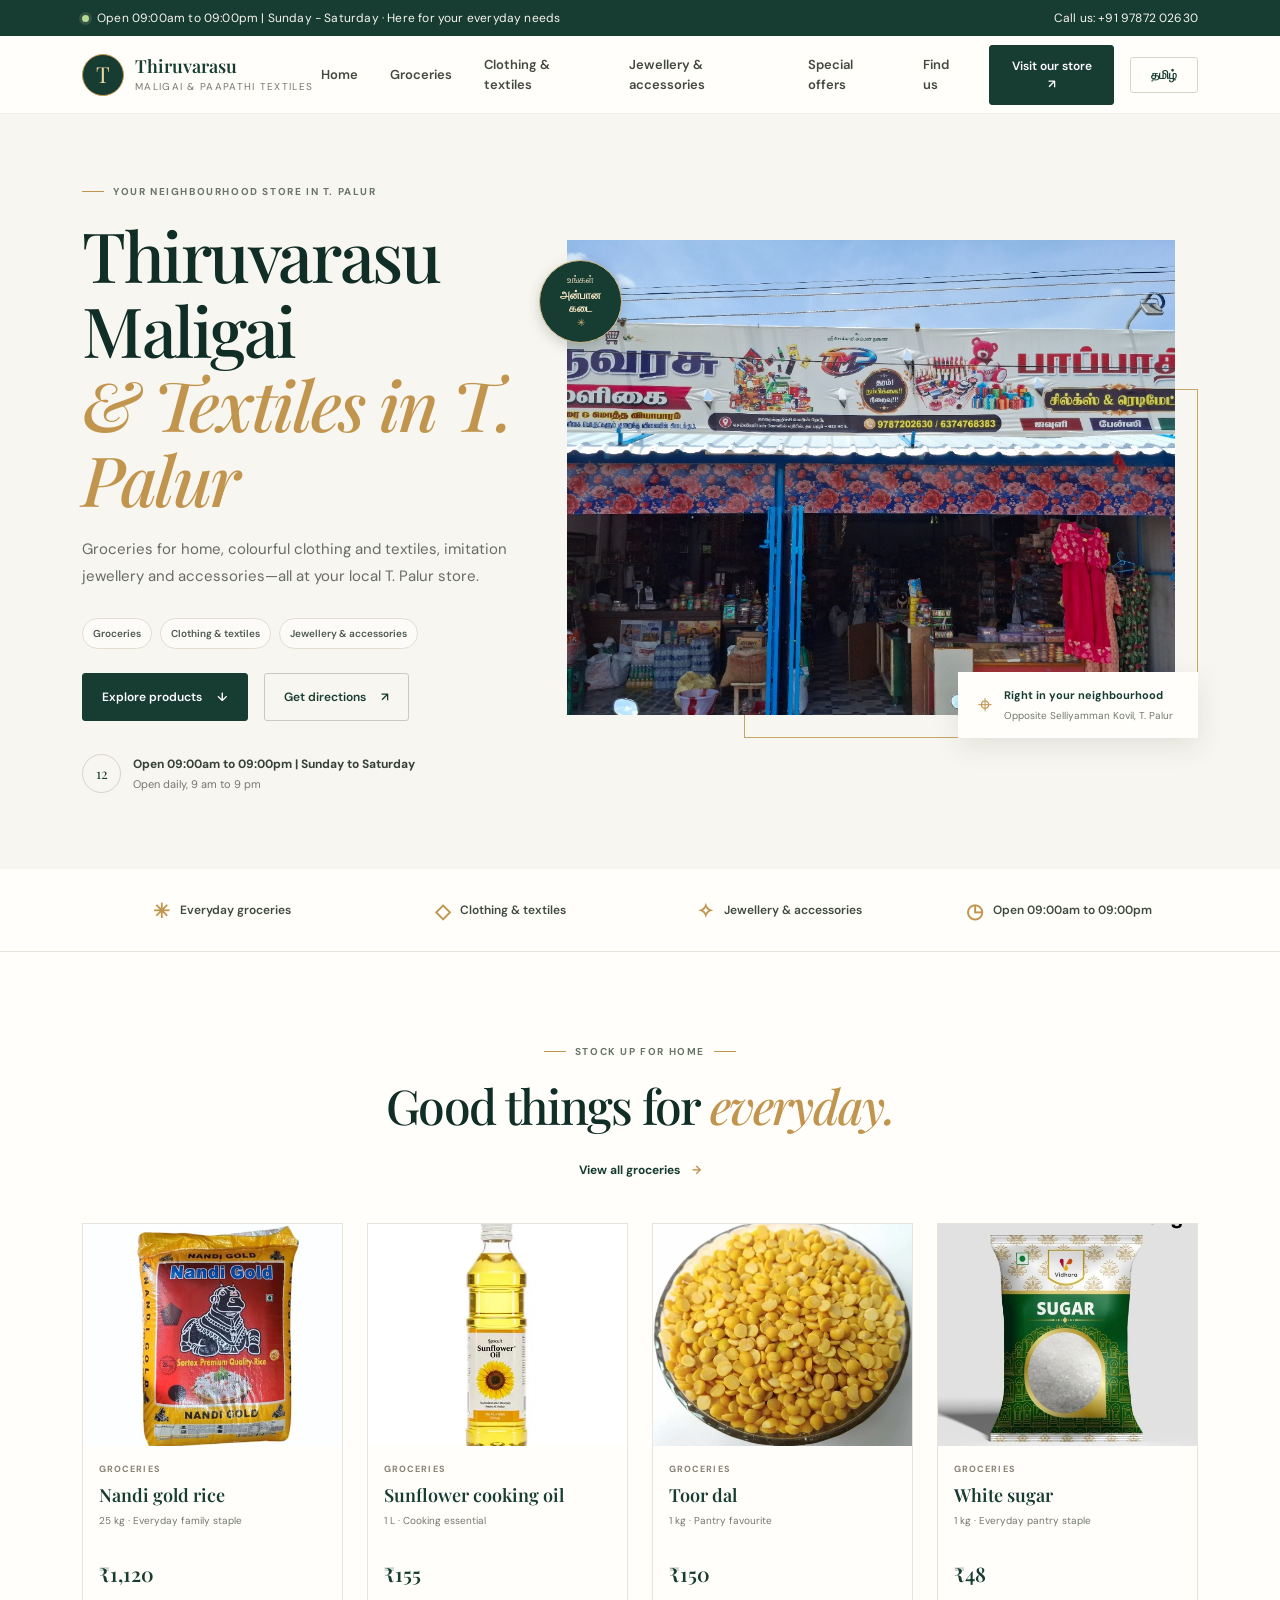
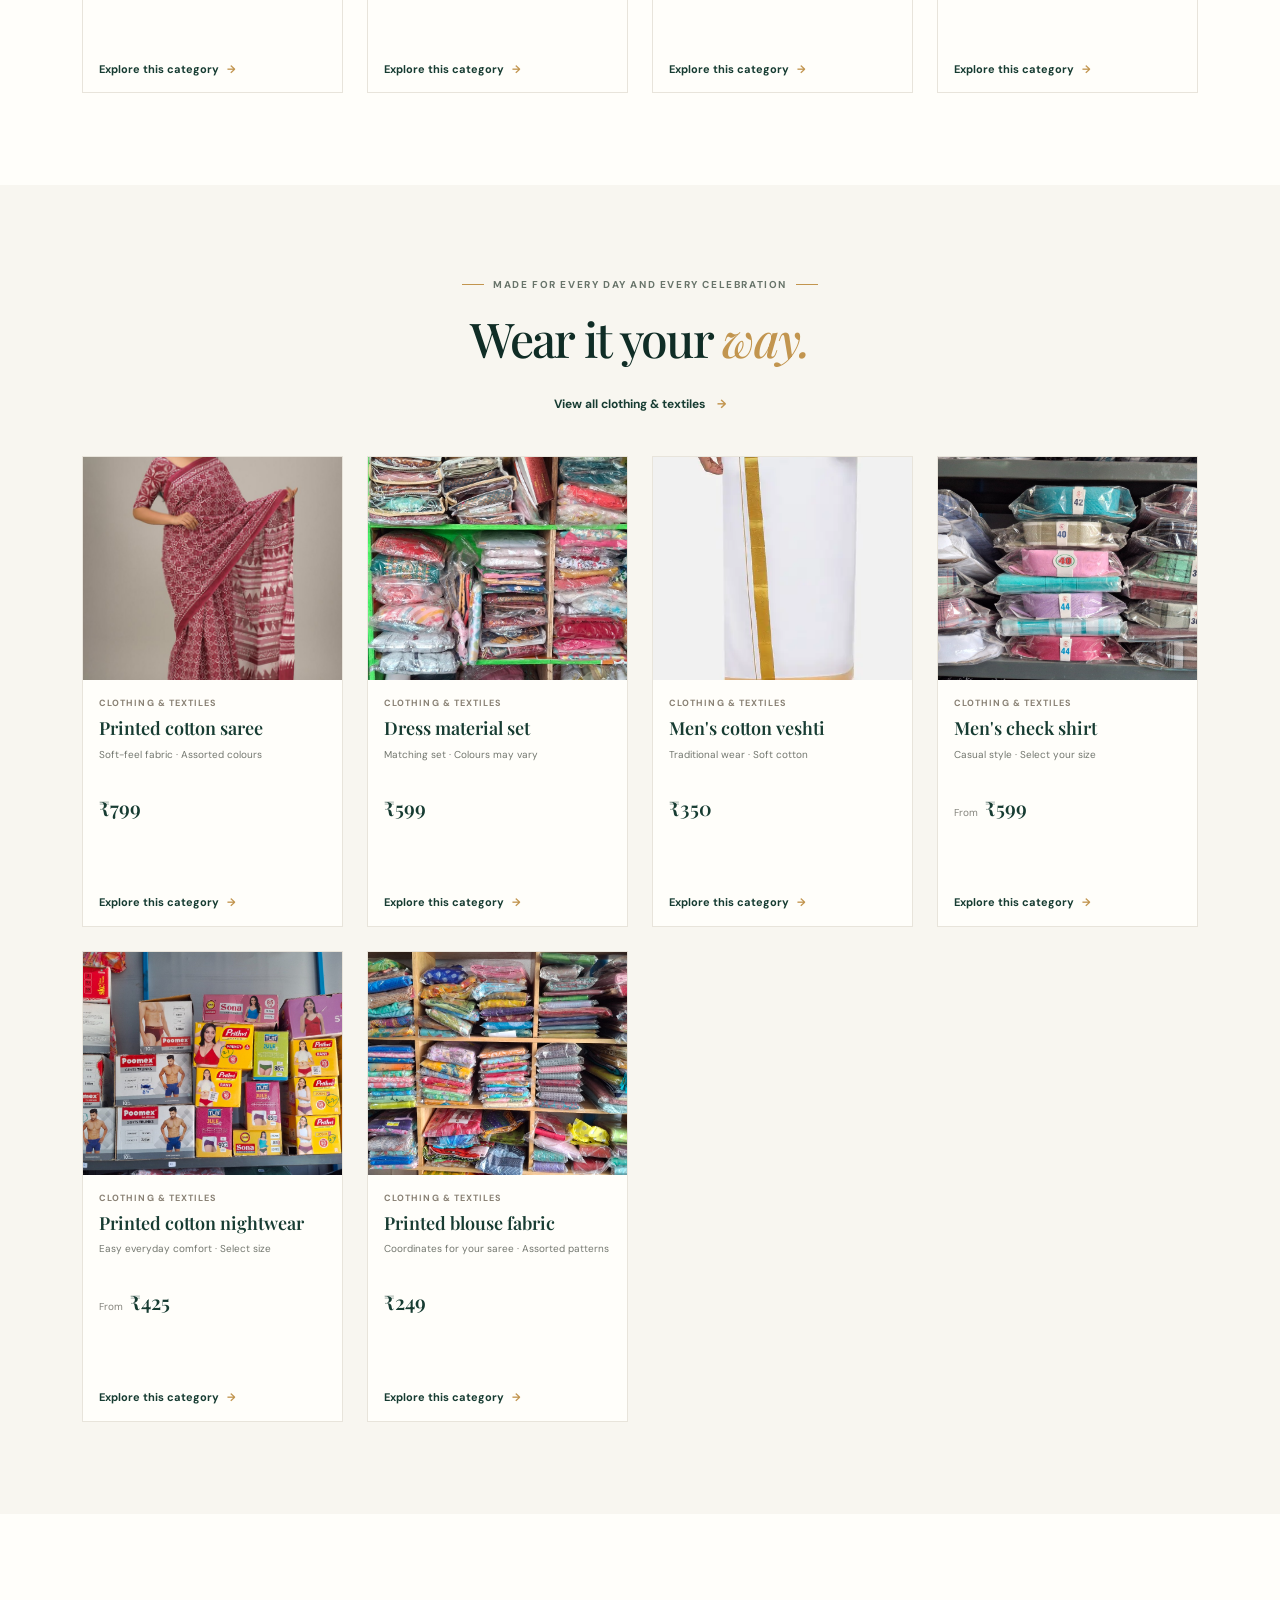
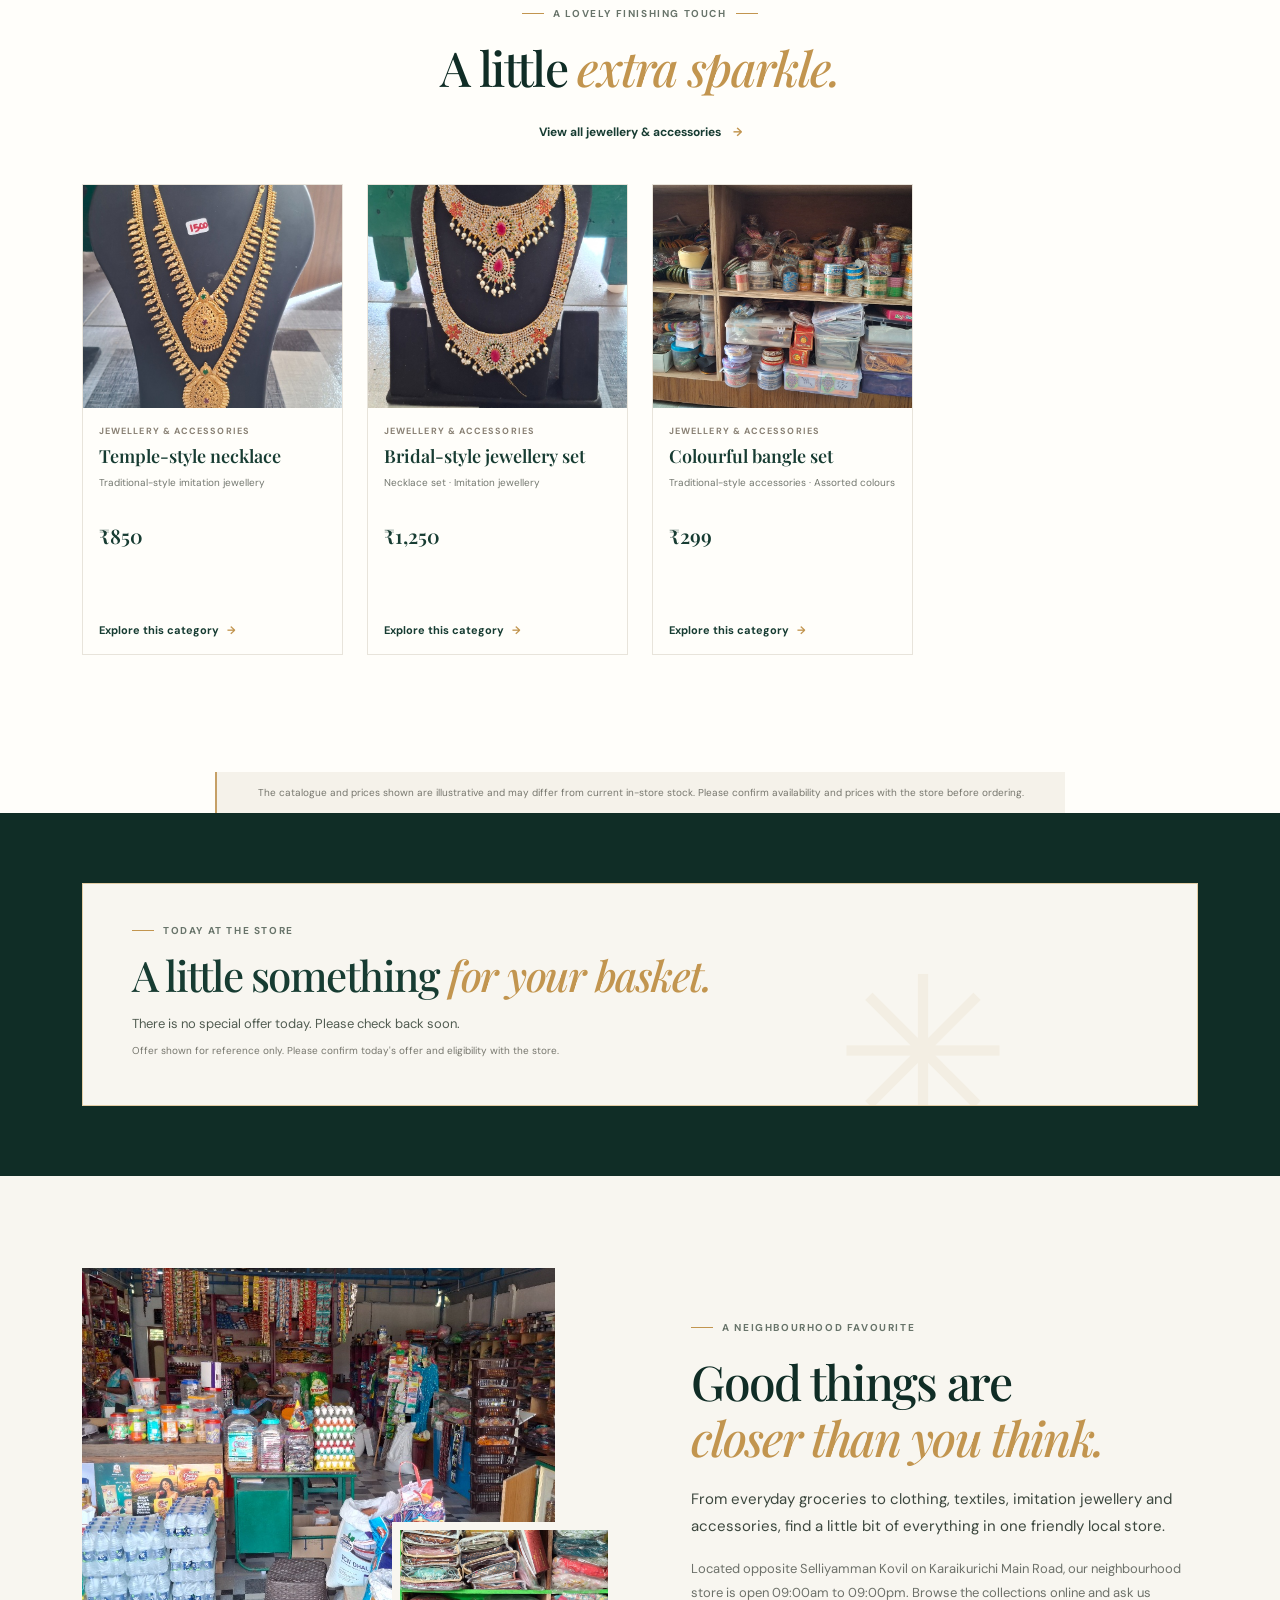
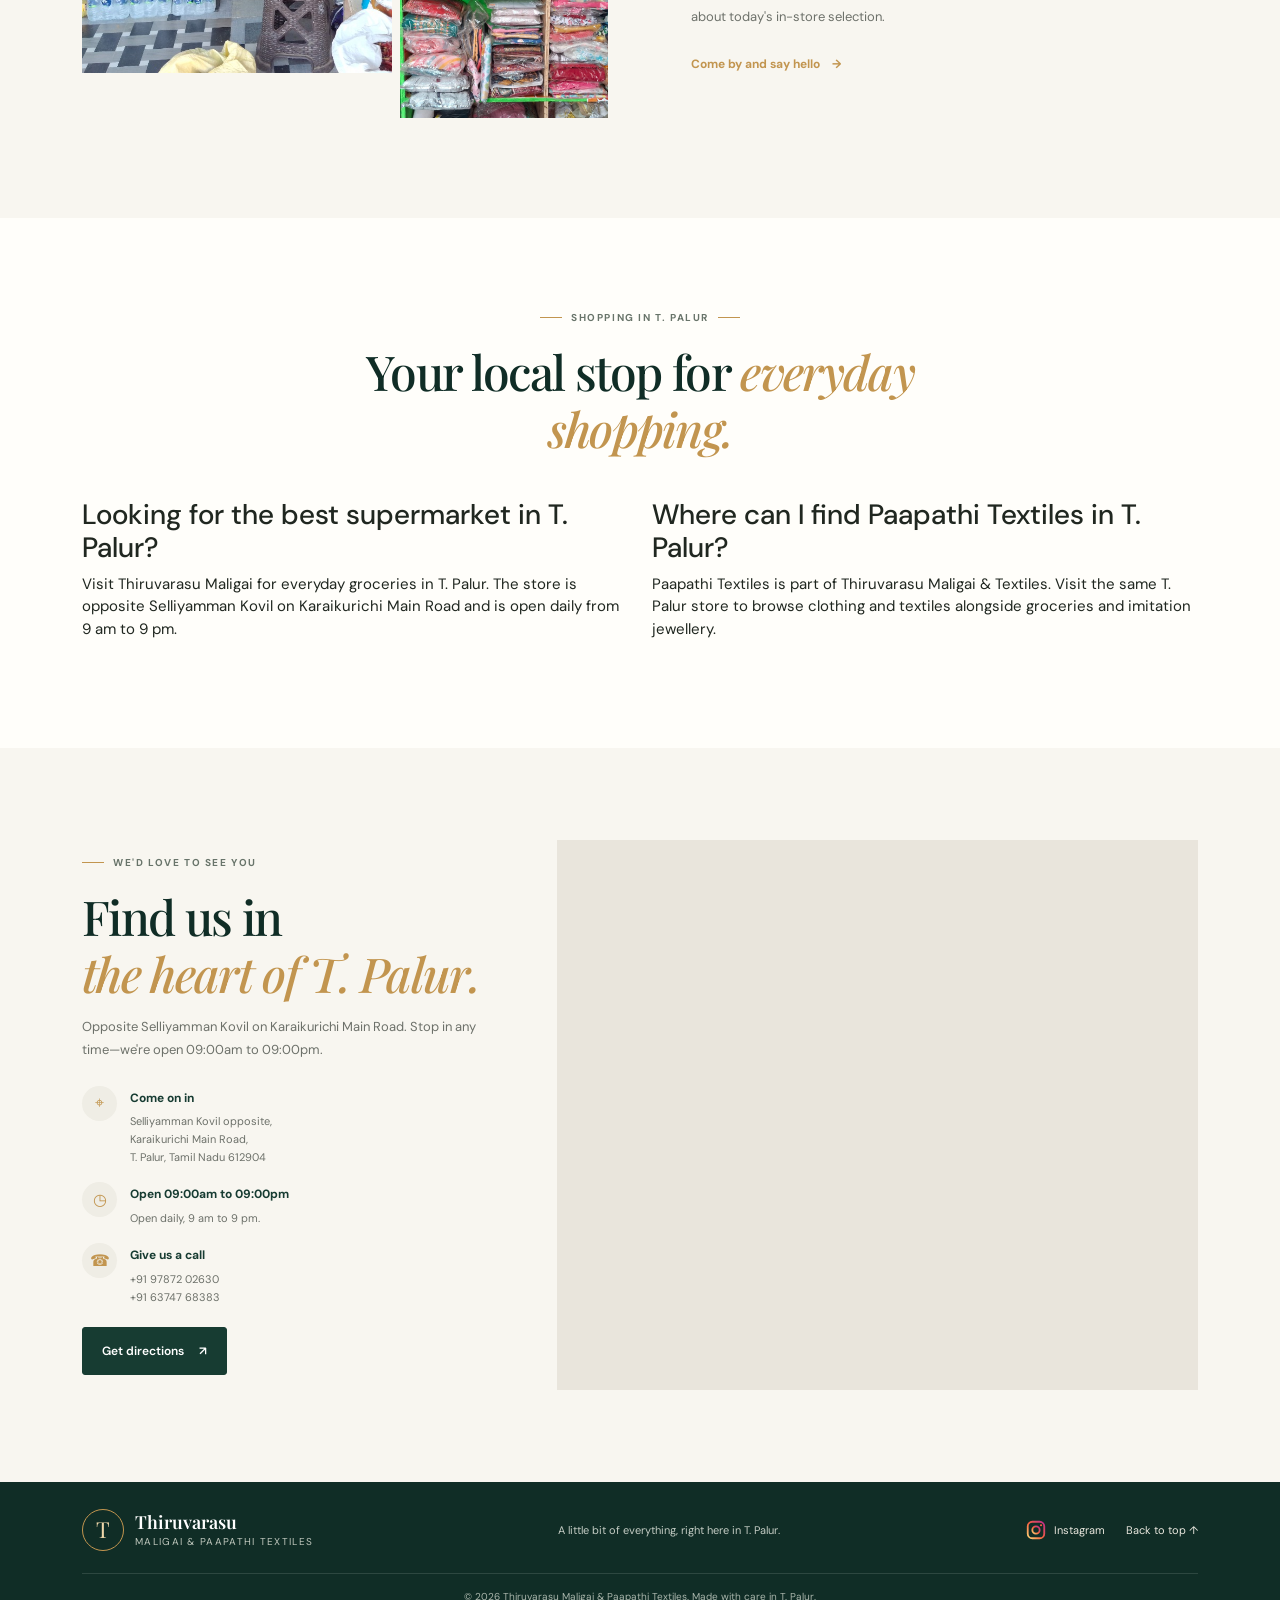
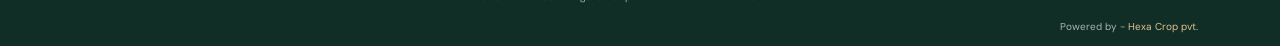
==== commit 4cd3db40: "Update print statement from 'Hello' to 'Goodbye'" ====
--- a/index.html
+++ b/index.html
@@ -6,8 +6,51 @@
     <meta name="viewport" content="width=device-width, initial-scale=1">
     <meta name="theme-color" content="#173c32">
     <meta name="description" data-i18n-content="metaDescription"
-        content="Browse groceries, clothing, textiles and imitation jewellery at Thiruvarasu Maligai & Paapathi Textiles, T. Palur. Open 09:00am to 09:00pm.">
-    <title>Thiruvarasu Maligai &amp; Paapathi Textiles | T. Palur</title>
+        content="Visit Thiruvarasu Maligai &amp; Textiles in T. Palur for everyday groceries, clothing, textiles and imitation jewellery. Opposite Selliyamman Kovil, open 9 am–9 pm daily.">
+    <title>Thiruvarasu Maligai &amp; Textiles, T. Palur | Groceries &amp; More</title>
+    <link rel="canonical" href="https://rajeshveeramuthu.github.io/Thiruvarasu-Maligai-Textiles-T.Palur/">
+    <meta property="og:type" content="website">
+    <meta property="og:title" content="Thiruvarasu Maligai &amp; Textiles, T. Palur">
+    <meta property="og:description" content="Everyday groceries, clothing, textiles and imitation jewellery at Thiruvarasu Maligai &amp; Textiles in T. Palur.">
+    <meta property="og:url" content="https://rajeshveeramuthu.github.io/Thiruvarasu-Maligai-Textiles-T.Palur/">
+    <meta property="og:image" content="https://rajeshveeramuthu.github.io/Thiruvarasu-Maligai-Textiles-T.Palur/src/imgs/storefront.jpg">
+    <script type="application/ld+json">
+        {
+            "@context": "https://schema.org",
+            "@type": "Store",
+            "name": "Thiruvarasu Maligai & Textiles",
+            "alternateName": [
+                "Thiruvarasu Maligai & Paapathi Textiles",
+                "Papathi Textiles"
+            ],
+            "url": "https://rajeshveeramuthu.github.io/Thiruvarasu-Maligai-Textiles-T.Palur/",
+            "image": "https://rajeshveeramuthu.github.io/Thiruvarasu-Maligai-Textiles-T.Palur/src/imgs/storefront.jpg",
+            "telephone": "+91 97872 02630",
+            "address": {
+                "@type": "PostalAddress",
+                "streetAddress": "Karaikurichi Main Road, opposite Selliyamman Kovil",
+                "addressLocality": "T. Palur",
+                "addressRegion": "Tamil Nadu",
+                "postalCode": "612904",
+                "addressCountry": "IN"
+            },
+            "openingHoursSpecification": [{
+                "@type": "OpeningHoursSpecification",
+                "dayOfWeek": [
+                    "https://schema.org/Monday",
+                    "https://schema.org/Tuesday",
+                    "https://schema.org/Wednesday",
+                    "https://schema.org/Thursday",
+                    "https://schema.org/Friday",
+                    "https://schema.org/Saturday",
+                    "https://schema.org/Sunday"
+                ],
+                "opens": "09:00",
+                "closes": "21:00"
+            }],
+            "hasMap": "https://www.google.com/maps/search/?api=1&query=39Q8%2BQ2%20T.%20Palur%2C%20Tamil%20Nadu"
+        }
+    </script>
     <link rel="preconnect" href="https://fonts.googleapis.com">
     <link rel="preconnect" href="https://fonts.gstatic.com" crossorigin>
     <link
@@ -28,7 +71,7 @@
                     <div class="col-lg-5 hero-copy">
                         <p class="eyebrow"><span></span><span data-i18n="heroEyebrow">Your neighbourhood store in T.
                                 Palur</span></p>
-                        <h1 data-i18n="heroTitle">Everyday essentials.<br><em>All in one place.</em></h1>
+                        <h1 data-i18n="heroTitle">Thiruvarasu Maligai<br><em>&amp; Textiles in T. Palur</em></h1>
                         <p class="hero-description" data-i18n="heroDescription">Groceries for home, colourful clothing
                             and textiles, imitation jewellery and accessories—all at your local T. Palur store.</p>
                         <div class="hero-service-pills">
@@ -45,14 +88,13 @@
                         <div class="hero-hours">
                             <span class="hours-icon" aria-hidden="true">12</span>
                             <span><strong data-i18n="openAroundClock">Open 09:00am to 09:00pm | Sunday to
-                                    Saturday</strong><small data-i18n="dropAnytime">Drop in whenever you need
-                                    us</small></span>
+                                    Saturday</strong><small data-i18n="dropAnytime">Open daily, 9 am to 9 pm</small></span>
                         </div>
                     </div>
                     <div class="col-lg-7">
                         <div class="hero-image-wrap">
                             <img class="hero-image" src="./src/imgs/storefront.jpg"
-                                alt="Thiruvarasu Maligai store on the main road" data-i18n-alt="storefrontAlt">
+                                alt="Thiruvarasu Maligai &amp; Textiles storefront on the main road in T. Palur" data-i18n-alt="storefrontAlt" fetchpriority="high" decoding="async">
                             <div class="hero-image-caption">
                                 <span class="caption-pin" aria-hidden="true">⌖</span>
                                 <span><strong data-i18n="neighbourhood">Right in your neighbourhood</strong><small
@@ -171,6 +213,25 @@
                             in-store selection.</p>
                         <a class="text-link" href="#visit"><span data-i18n="comeSayHello">Come by and say
                                 hello</span><span aria-hidden="true">→</span></a>
+                    </div>
+                </div>
+            </div>
+        </section>
+
+        <section class="section-padding" aria-labelledby="local-shopping-title">
+            <div class="container">
+                <div class="section-heading text-center">
+                    <p class="eyebrow justify-content-center"><span></span><span data-i18n="localShoppingEyebrow">Shopping in T. Palur</span><span></span></p>
+                    <h2 id="local-shopping-title" data-i18n="localShoppingTitle">Your local stop for <em>everyday shopping.</em></h2>
+                </div>
+                <div class="row g-4">
+                    <div class="col-md-6">
+                        <h3 data-i18n="localShoppingQuestion">Looking for the best supermarket in T. Palur?</h3>
+                        <p data-i18n="localShoppingAnswer">Visit Thiruvarasu Maligai for everyday groceries in T. Palur. The store is opposite Selliyamman Kovil on Karaikurichi Main Road and is open daily from 9 am to 9 pm.</p>
+                    </div>
+                    <div class="col-md-6">
+                        <h3 data-i18n="papathiQuestion">Where can I find Paapathi Textiles in T. Palur?</h3>
+                        <p data-i18n="papathiAnswer">Paapathi Textiles is part of Thiruvarasu Maligai &amp; Textiles. Visit the same T. Palur store to browse clothing and textiles alongside groceries and imitation jewellery.</p>
                     </div>
                 </div>
             </div>
@@ -196,7 +257,7 @@
                             <div class="visit-detail">
                                 <span class="detail-icon" aria-hidden="true">◷</span>
                                 <div><strong data-i18n="hoursTitle">Open 09:00am to 09:00pm</strong>
-                                    <p data-i18n="hoursText">We're here whenever you need us.</p>
+                                    <p data-i18n="hoursText">Open daily, 9 am to 9 pm.</p>
                                 </div>
                             </div>
                             <div class="visit-detail">
@@ -329,4 +390,4 @@
     <script src="./js/component-loader.js"></script>
 </body>
 
-</html>+</html>
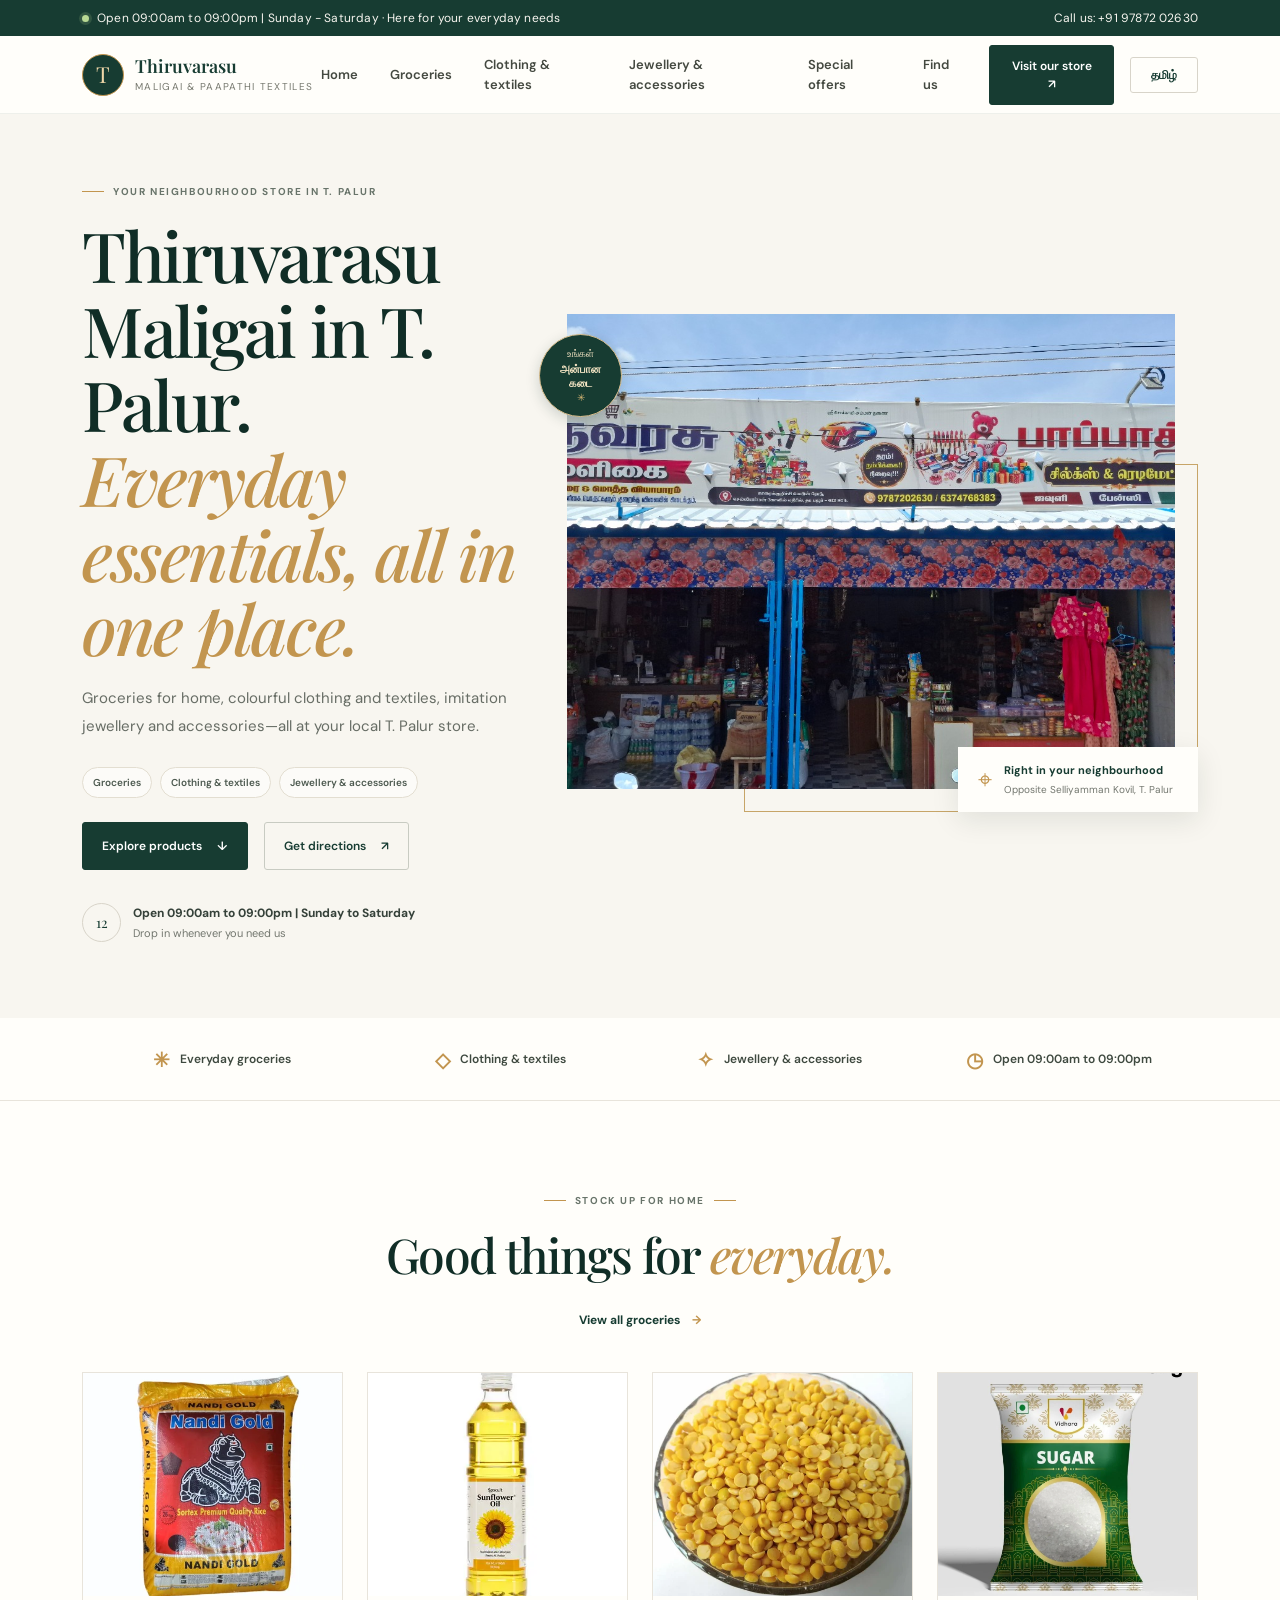
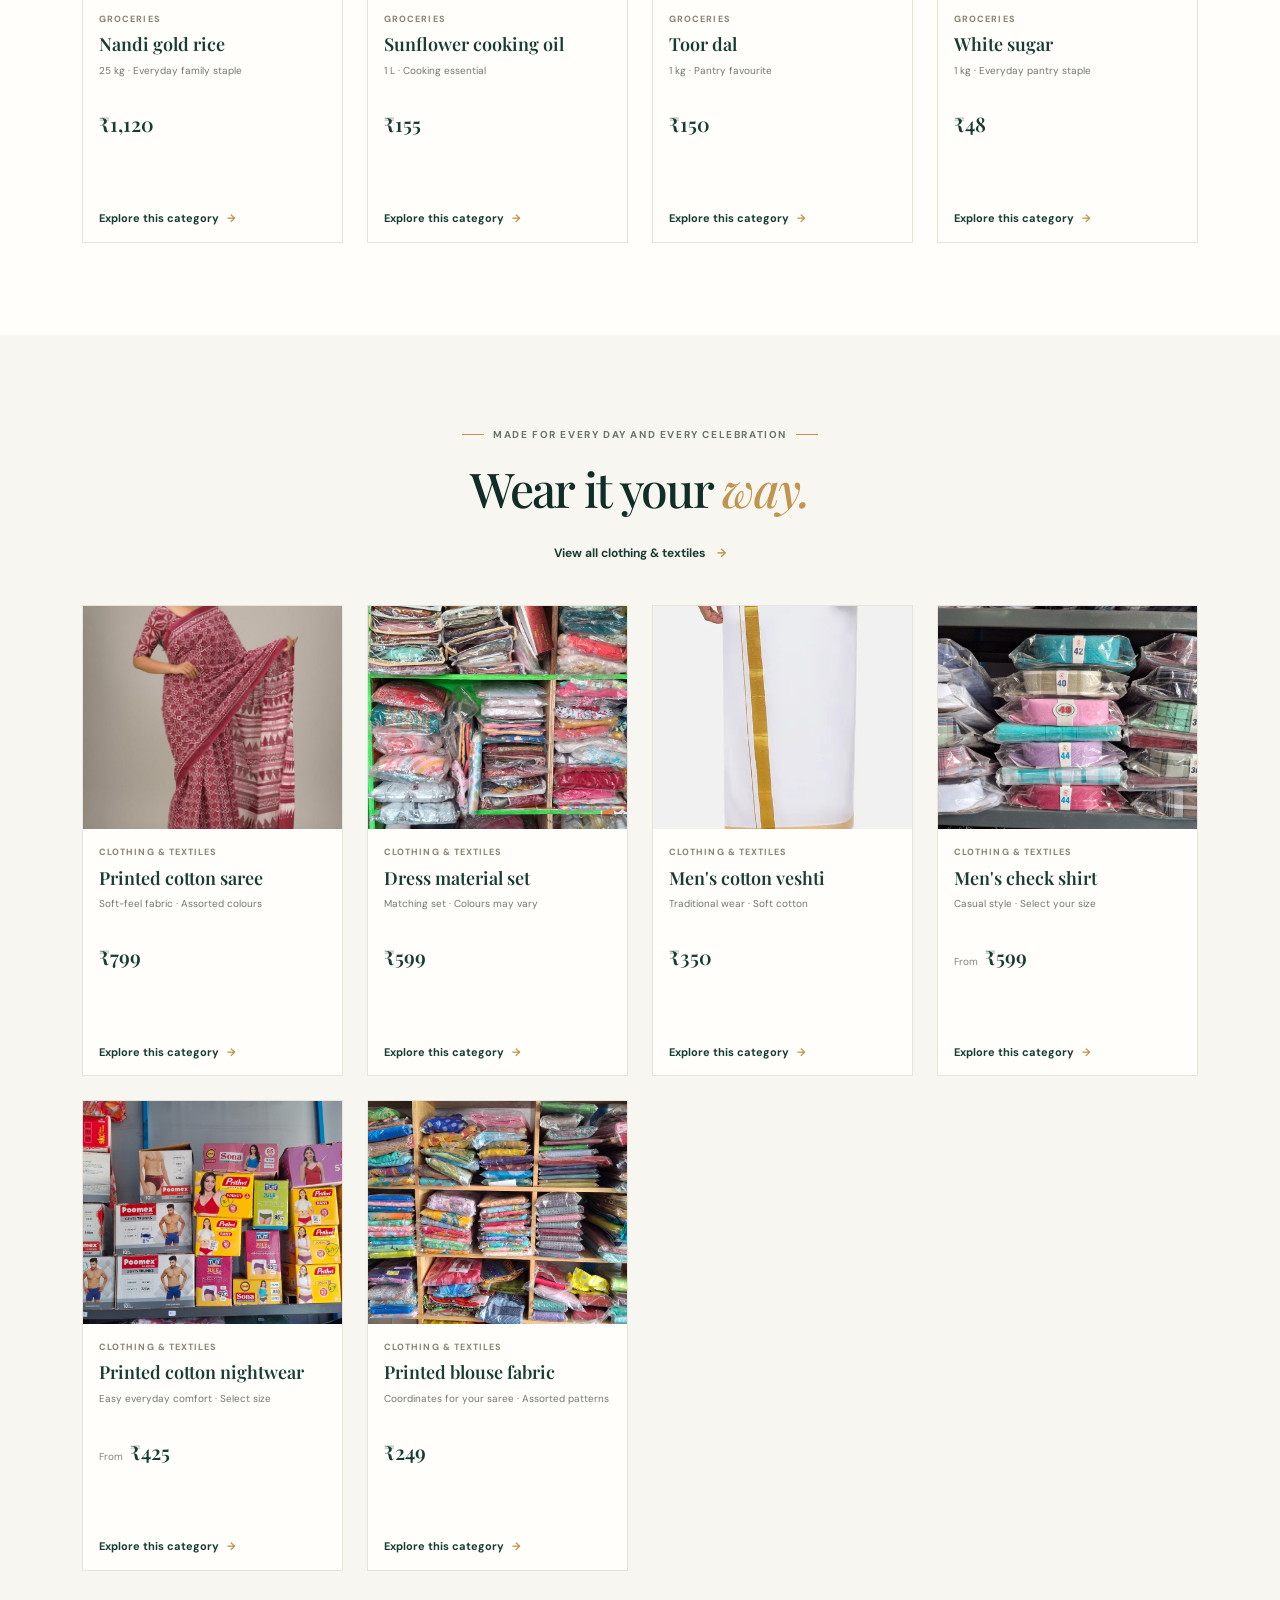
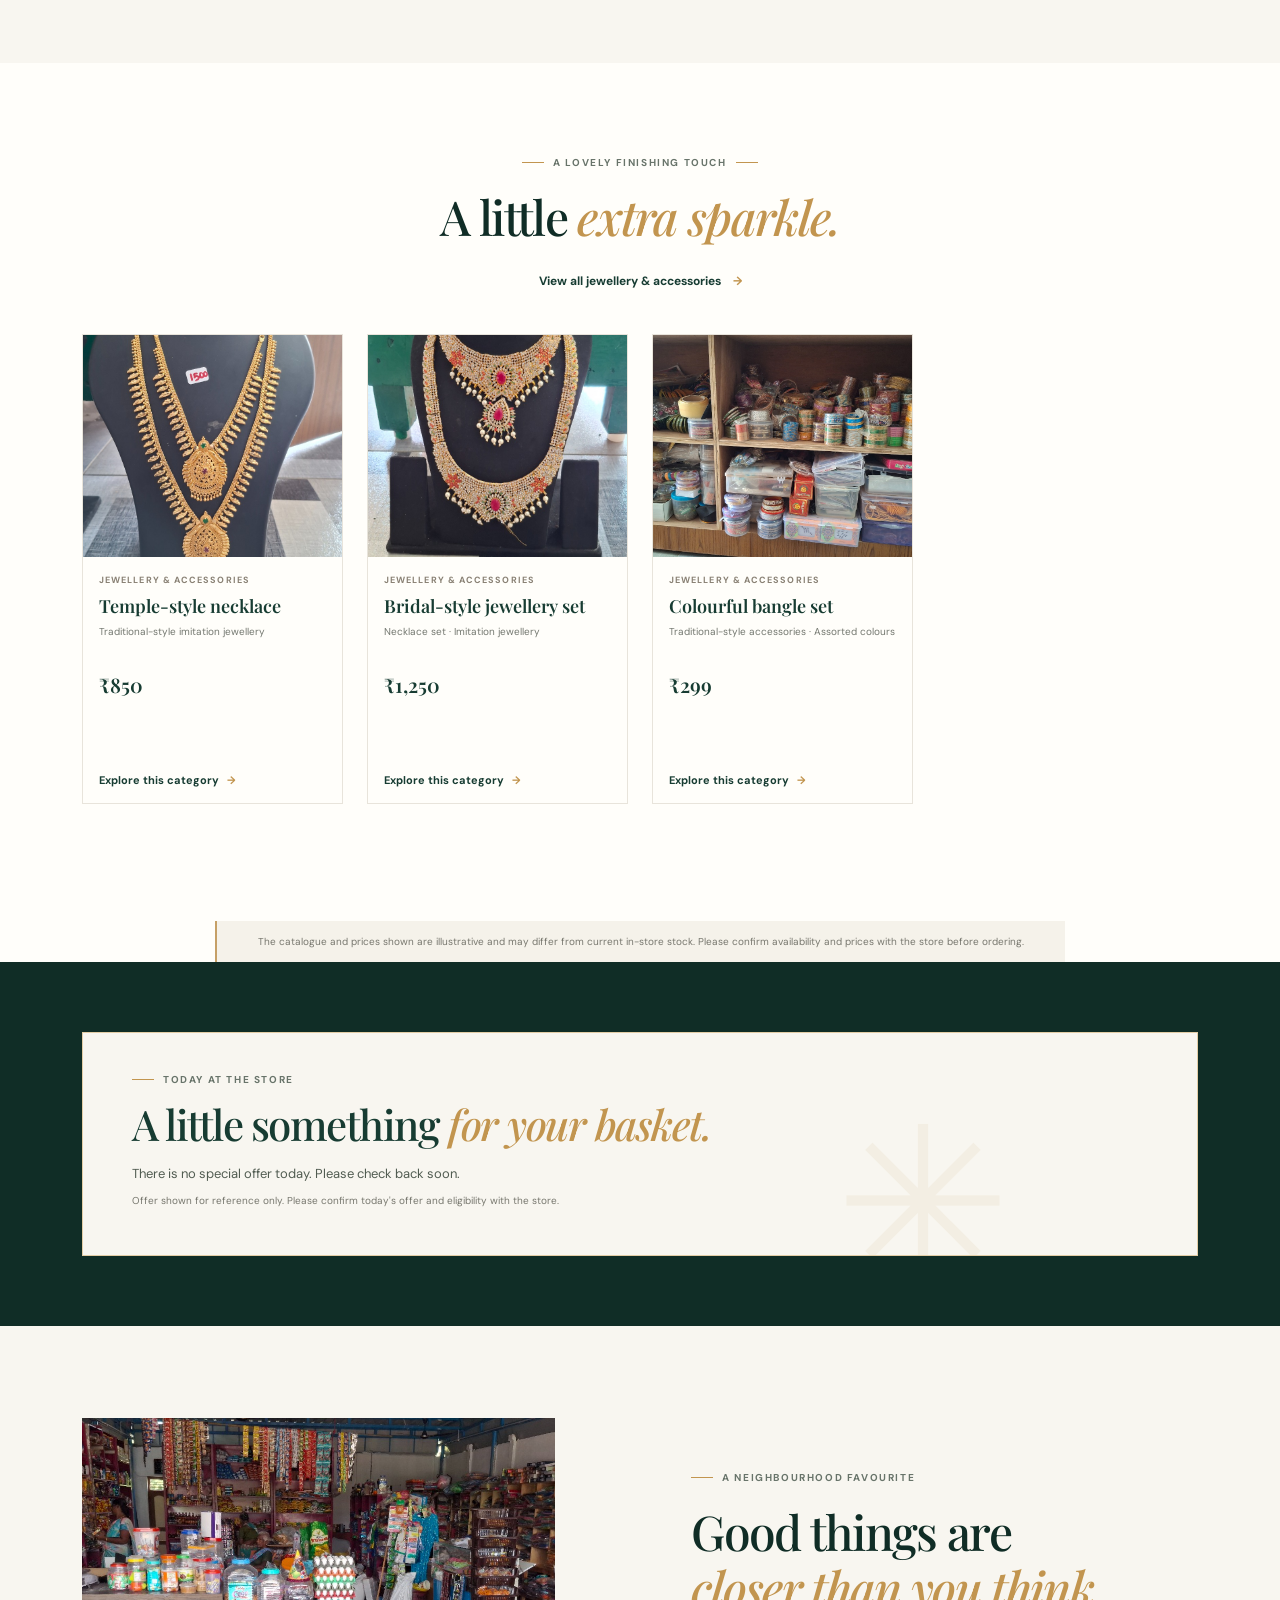
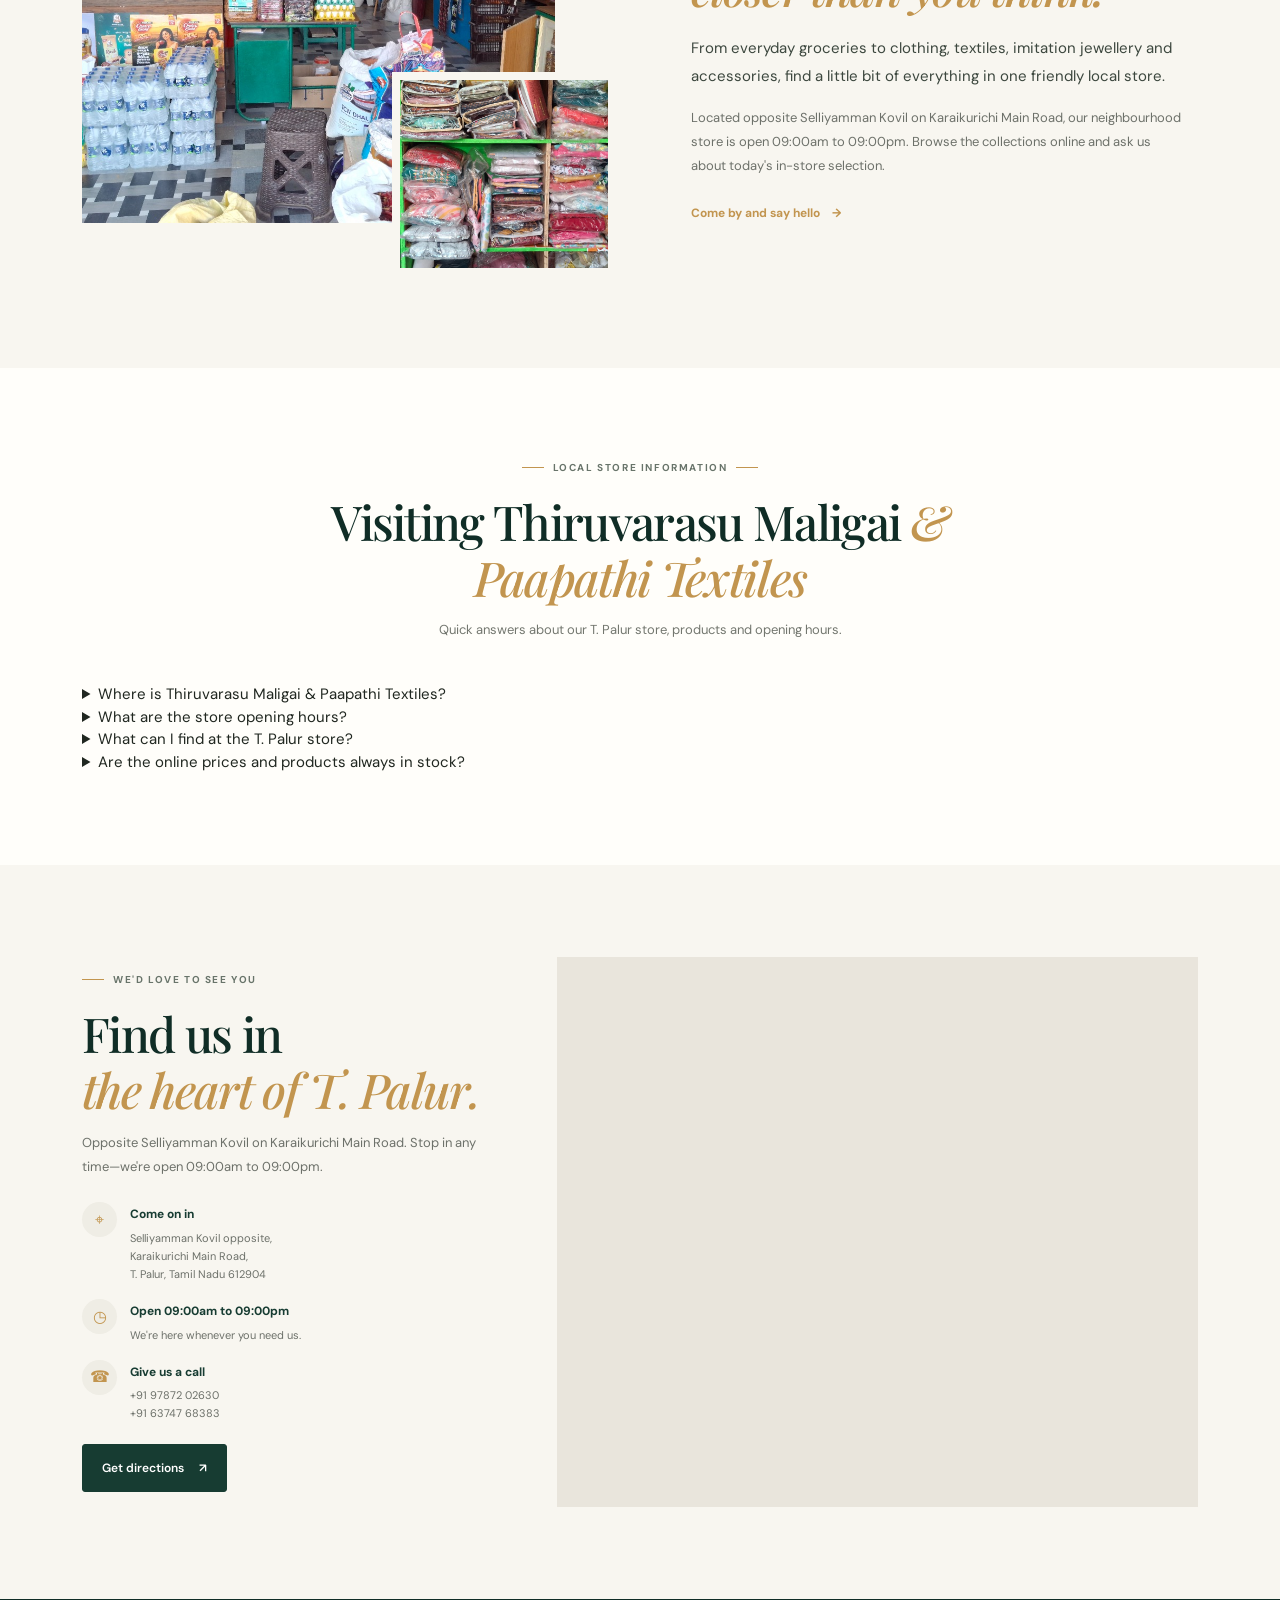
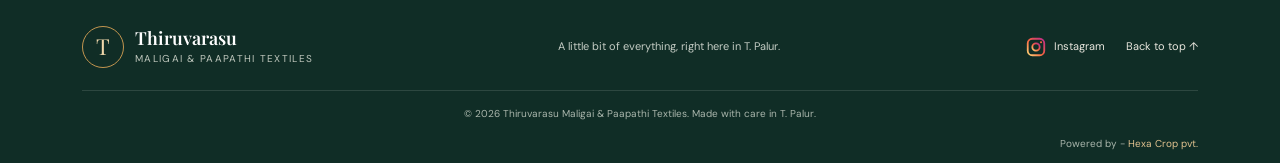
==== commit 50a601e0: "Update print statement to say 'Goodbye World'" ====
--- a/index.html
+++ b/index.html
@@ -6,29 +6,30 @@
     <meta name="viewport" content="width=device-width, initial-scale=1">
     <meta name="theme-color" content="#173c32">
     <meta name="description" data-i18n-content="metaDescription"
-        content="Visit Thiruvarasu Maligai &amp; Textiles in T. Palur for everyday groceries, clothing, textiles and imitation jewellery. Opposite Selliyamman Kovil, open 9 am–9 pm daily.">
-    <title>Thiruvarasu Maligai &amp; Textiles, T. Palur | Groceries &amp; More</title>
-    <link rel="canonical" href="https://rajeshveeramuthu.github.io/Thiruvarasu-Maligai-Textiles-T.Palur/">
+        content="Visit Thiruvarasu Maligai &amp; Paapathi Textiles in T. Palur for groceries, clothing, textiles and imitation jewellery. Open daily, 9 am–9 pm.">
+    <link rel="canonical" href="https://thiruvarasu-maligai-textails-tpalur.netlify.app/">
     <meta property="og:type" content="website">
-    <meta property="og:title" content="Thiruvarasu Maligai &amp; Textiles, T. Palur">
-    <meta property="og:description" content="Everyday groceries, clothing, textiles and imitation jewellery at Thiruvarasu Maligai &amp; Textiles in T. Palur.">
-    <meta property="og:url" content="https://rajeshveeramuthu.github.io/Thiruvarasu-Maligai-Textiles-T.Palur/">
-    <meta property="og:image" content="https://rajeshveeramuthu.github.io/Thiruvarasu-Maligai-Textiles-T.Palur/src/imgs/storefront.jpg">
+    <meta property="og:site_name" content="Thiruvarasu Maligai &amp; Paapathi Textiles">
+    <meta property="og:title" content="Thiruvarasu Maligai &amp; Paapathi Textiles | T. Palur">
+    <meta property="og:description"
+        content="Groceries, clothing, textiles and imitation jewellery at Thiruvarasu Maligai &amp; Paapathi Textiles in T. Palur. Open daily, 9 am–9 pm.">
+    <meta property="og:url" content="https://thiruvarasu-maligai-textails-tpalur.netlify.app/">
+    <meta property="og:image" content="https://thiruvarasu-maligai-textails-tpalur.netlify.app/src/imgs/storefront.jpg">
+    <meta property="og:locale" content="en_IN">
+    <title>Thiruvarasu Maligai &amp; Paapathi Textiles | T. Palur</title>
     <script type="application/ld+json">
         {
             "@context": "https://schema.org",
             "@type": "Store",
-            "name": "Thiruvarasu Maligai & Textiles",
-            "alternateName": [
-                "Thiruvarasu Maligai & Paapathi Textiles",
-                "Papathi Textiles"
-            ],
-            "url": "https://rajeshveeramuthu.github.io/Thiruvarasu-Maligai-Textiles-T.Palur/",
-            "image": "https://rajeshveeramuthu.github.io/Thiruvarasu-Maligai-Textiles-T.Palur/src/imgs/storefront.jpg",
+            "@id": "https://thiruvarasu-maligai-textails-tpalur.netlify.app/#store",
+            "name": "Thiruvarasu Maligai & Paapathi Textiles",
+            "url": "https://thiruvarasu-maligai-textails-tpalur.netlify.app/",
+            "image": "https://thiruvarasu-maligai-textails-tpalur.netlify.app/src/imgs/storefront.jpg",
+            "description": "A neighbourhood store in T. Palur offering groceries, clothing, textiles and imitation jewellery.",
             "telephone": "+91 97872 02630",
             "address": {
                 "@type": "PostalAddress",
-                "streetAddress": "Karaikurichi Main Road, opposite Selliyamman Kovil",
+                "streetAddress": "Opposite Selliyamman Kovil, Karaikurichi Main Road",
                 "addressLocality": "T. Palur",
                 "addressRegion": "Tamil Nadu",
                 "postalCode": "612904",
@@ -48,7 +49,11 @@
                 "opens": "09:00",
                 "closes": "21:00"
             }],
-            "hasMap": "https://www.google.com/maps/search/?api=1&query=39Q8%2BQ2%20T.%20Palur%2C%20Tamil%20Nadu"
+            "knowsAbout": [
+                "Groceries",
+                "Clothing and textiles",
+                "Imitation jewellery and accessories"
+            ]
         }
     </script>
     <link rel="preconnect" href="https://fonts.googleapis.com">
@@ -71,7 +76,7 @@
                     <div class="col-lg-5 hero-copy">
                         <p class="eyebrow"><span></span><span data-i18n="heroEyebrow">Your neighbourhood store in T.
                                 Palur</span></p>
-                        <h1 data-i18n="heroTitle">Thiruvarasu Maligai<br><em>&amp; Textiles in T. Palur</em></h1>
+                        <h1 data-i18n="heroTitle">Thiruvarasu Maligai in T. Palur.<br><em>Everyday essentials, all in one place.</em></h1>
                         <p class="hero-description" data-i18n="heroDescription">Groceries for home, colourful clothing
                             and textiles, imitation jewellery and accessories—all at your local T. Palur store.</p>
                         <div class="hero-service-pills">
@@ -88,13 +93,14 @@
                         <div class="hero-hours">
                             <span class="hours-icon" aria-hidden="true">12</span>
                             <span><strong data-i18n="openAroundClock">Open 09:00am to 09:00pm | Sunday to
-                                    Saturday</strong><small data-i18n="dropAnytime">Open daily, 9 am to 9 pm</small></span>
+                                    Saturday</strong><small data-i18n="dropAnytime">Drop in whenever you need
+                                    us</small></span>
                         </div>
                     </div>
                     <div class="col-lg-7">
                         <div class="hero-image-wrap">
                             <img class="hero-image" src="./src/imgs/storefront.jpg"
-                                alt="Thiruvarasu Maligai &amp; Textiles storefront on the main road in T. Palur" data-i18n-alt="storefrontAlt" fetchpriority="high" decoding="async">
+                                alt="Thiruvarasu Maligai store on the main road" data-i18n-alt="storefrontAlt">
                             <div class="hero-image-caption">
                                 <span class="caption-pin" aria-hidden="true">⌖</span>
                                 <span><strong data-i18n="neighbourhood">Right in your neighbourhood</strong><small
@@ -218,21 +224,30 @@
             </div>
         </section>
 
-        <section class="section-padding" aria-labelledby="local-shopping-title">
+        <section class="local-faq-section section-padding" id="store-faq">
             <div class="container">
                 <div class="section-heading text-center">
-                    <p class="eyebrow justify-content-center"><span></span><span data-i18n="localShoppingEyebrow">Shopping in T. Palur</span><span></span></p>
-                    <h2 id="local-shopping-title" data-i18n="localShoppingTitle">Your local stop for <em>everyday shopping.</em></h2>
-                </div>
-                <div class="row g-4">
-                    <div class="col-md-6">
-                        <h3 data-i18n="localShoppingQuestion">Looking for the best supermarket in T. Palur?</h3>
-                        <p data-i18n="localShoppingAnswer">Visit Thiruvarasu Maligai for everyday groceries in T. Palur. The store is opposite Selliyamman Kovil on Karaikurichi Main Road and is open daily from 9 am to 9 pm.</p>
-                    </div>
-                    <div class="col-md-6">
-                        <h3 data-i18n="papathiQuestion">Where can I find Paapathi Textiles in T. Palur?</h3>
-                        <p data-i18n="papathiAnswer">Paapathi Textiles is part of Thiruvarasu Maligai &amp; Textiles. Visit the same T. Palur store to browse clothing and textiles alongside groceries and imitation jewellery.</p>
-                    </div>
+                    <p class="eyebrow justify-content-center"><span></span><span data-i18n="faqEyebrow">Local store information</span><span></span></p>
+                    <h2 data-i18n="faqTitle">Visiting Thiruvarasu Maligai <em>&amp; Paapathi Textiles</em></h2>
+                    <p data-i18n="faqIntro">Quick answers about our T. Palur store, products and opening hours.</p>
+                </div>
+                <div class="local-faq-list">
+                    <details>
+                        <summary data-i18n="faqLocationQuestion">Where is Thiruvarasu Maligai &amp; Paapathi Textiles?</summary>
+                        <p data-i18n="faqLocationAnswer">We are opposite Selliyamman Kovil on Karaikurichi Main Road, T. Palur, Tamil Nadu 612904.</p>
+                    </details>
+                    <details>
+                        <summary data-i18n="faqHoursQuestion">What are the store opening hours?</summary>
+                        <p data-i18n="faqHoursAnswer">The store is open every day, Sunday to Saturday, from 9:00 am to 9:00 pm.</p>
+                    </details>
+                    <details>
+                        <summary data-i18n="faqProductsQuestion">What can I find at the T. Palur store?</summary>
+                        <p data-i18n="faqProductsAnswer">Browse everyday groceries, clothing and textiles, imitation jewellery and accessories. Visit the relevant category page to see the online catalogue.</p>
+                    </details>
+                    <details>
+                        <summary data-i18n="faqStockQuestion">Are the online prices and products always in stock?</summary>
+                        <p data-i18n="faqStockAnswer">The online catalogue is illustrative. Please call the store to confirm current availability and prices before visiting or ordering.</p>
+                    </details>
                 </div>
             </div>
         </section>
@@ -257,7 +272,7 @@
                             <div class="visit-detail">
                                 <span class="detail-icon" aria-hidden="true">◷</span>
                                 <div><strong data-i18n="hoursTitle">Open 09:00am to 09:00pm</strong>
-                                    <p data-i18n="hoursText">Open daily, 9 am to 9 pm.</p>
+                                    <p data-i18n="hoursText">We're here whenever you need us.</p>
                                 </div>
                             </div>
                             <div class="visit-detail">
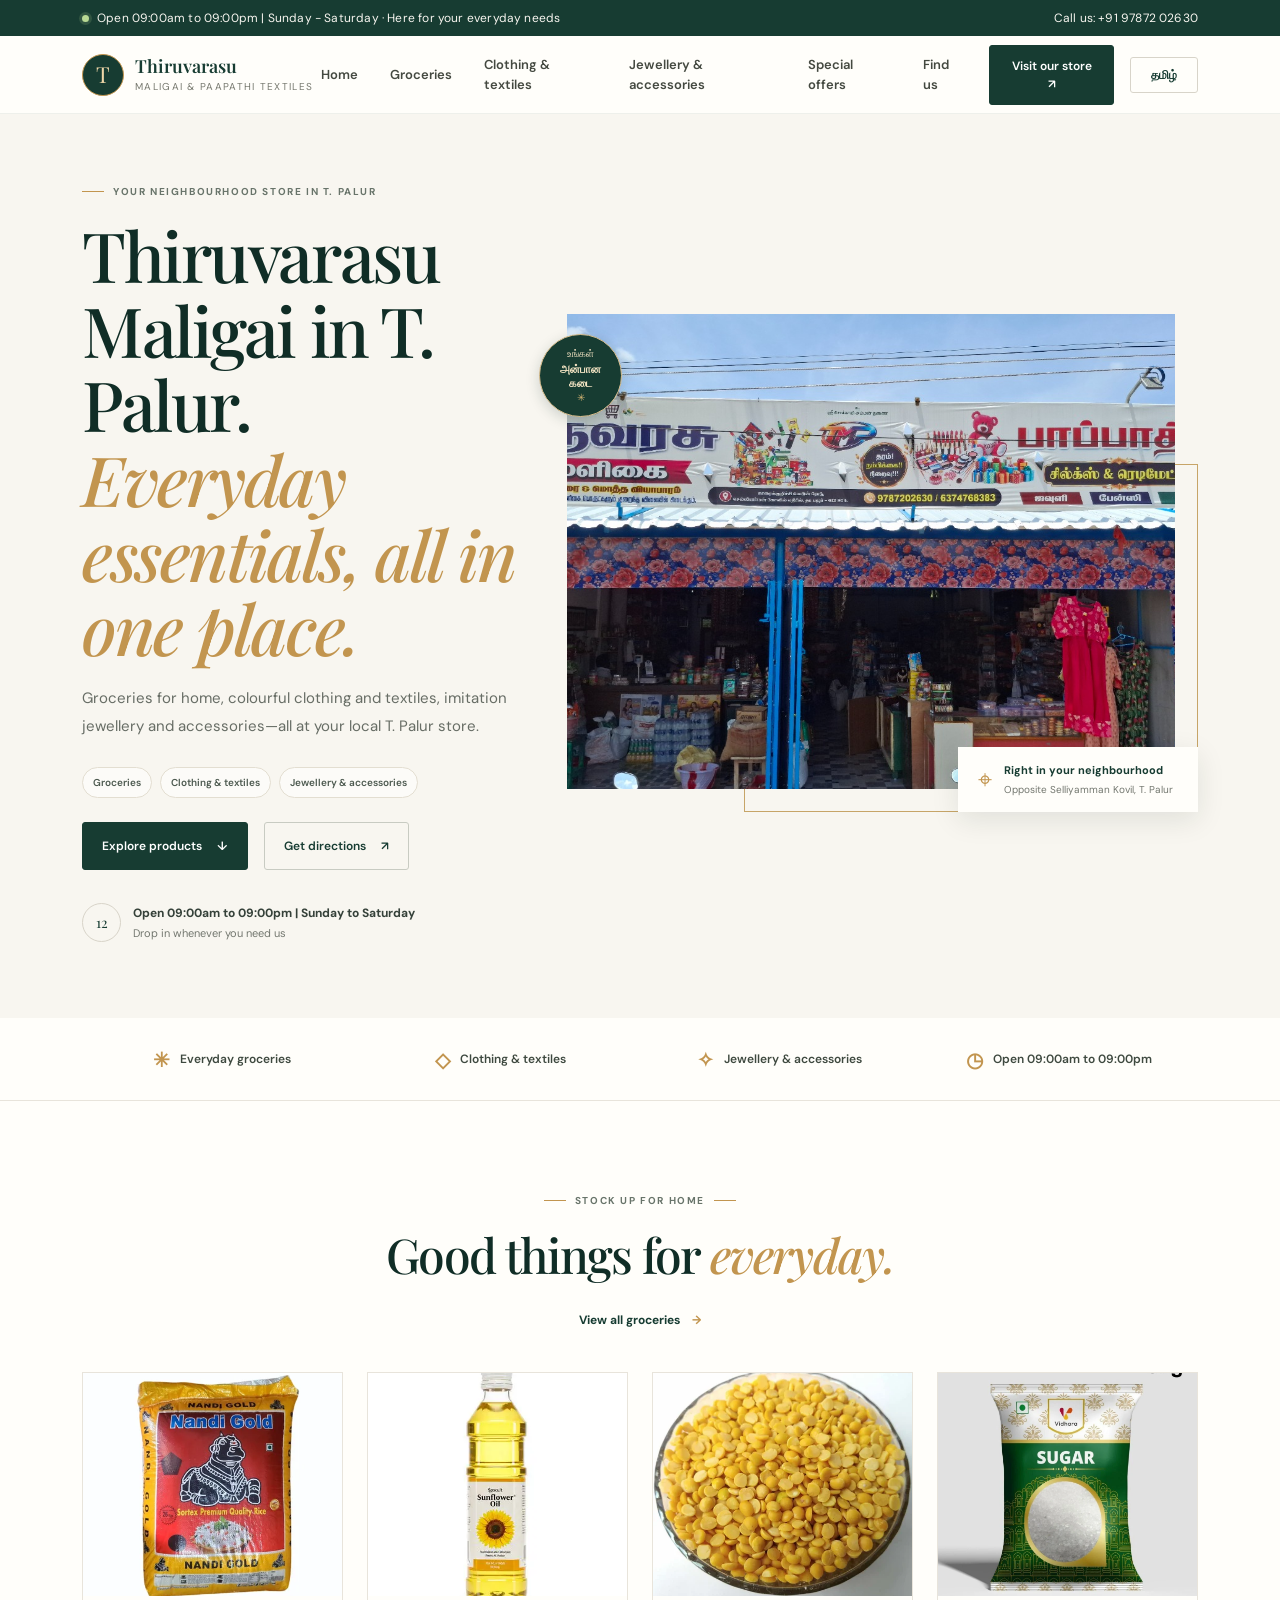
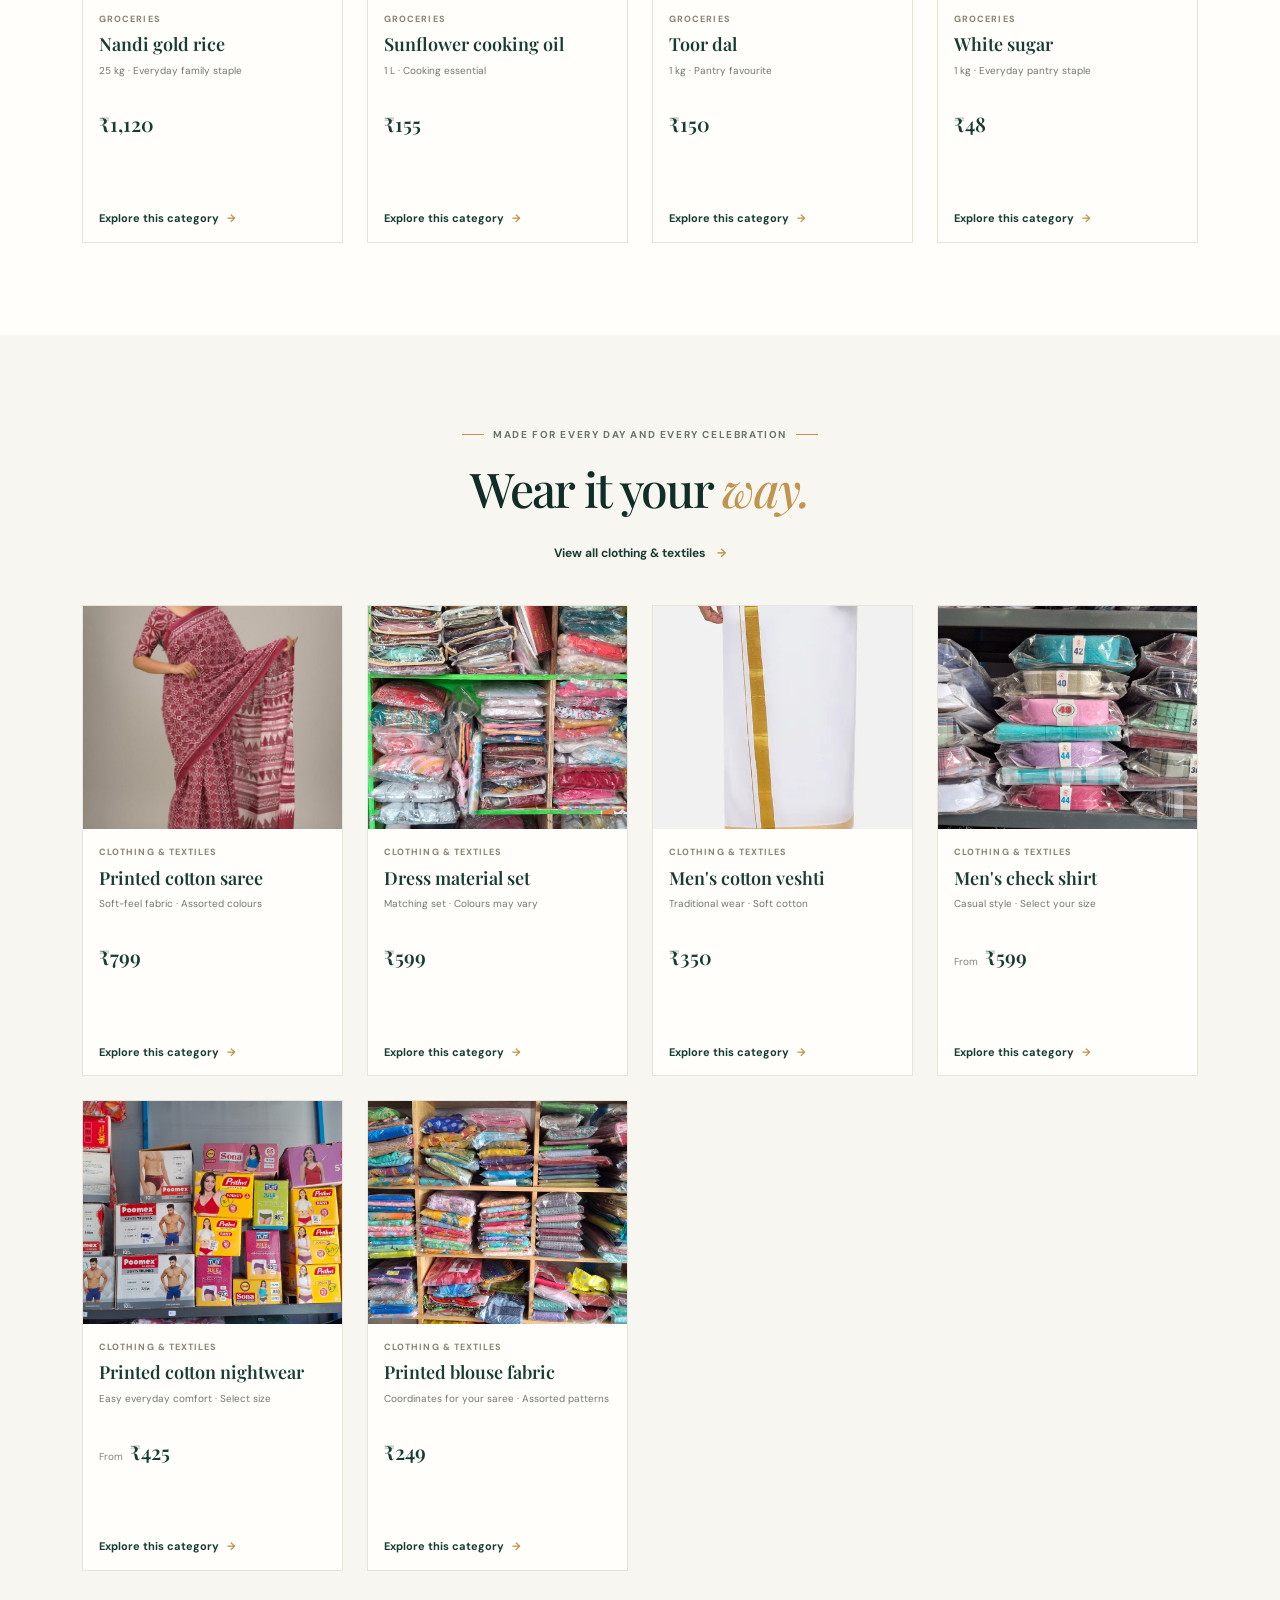
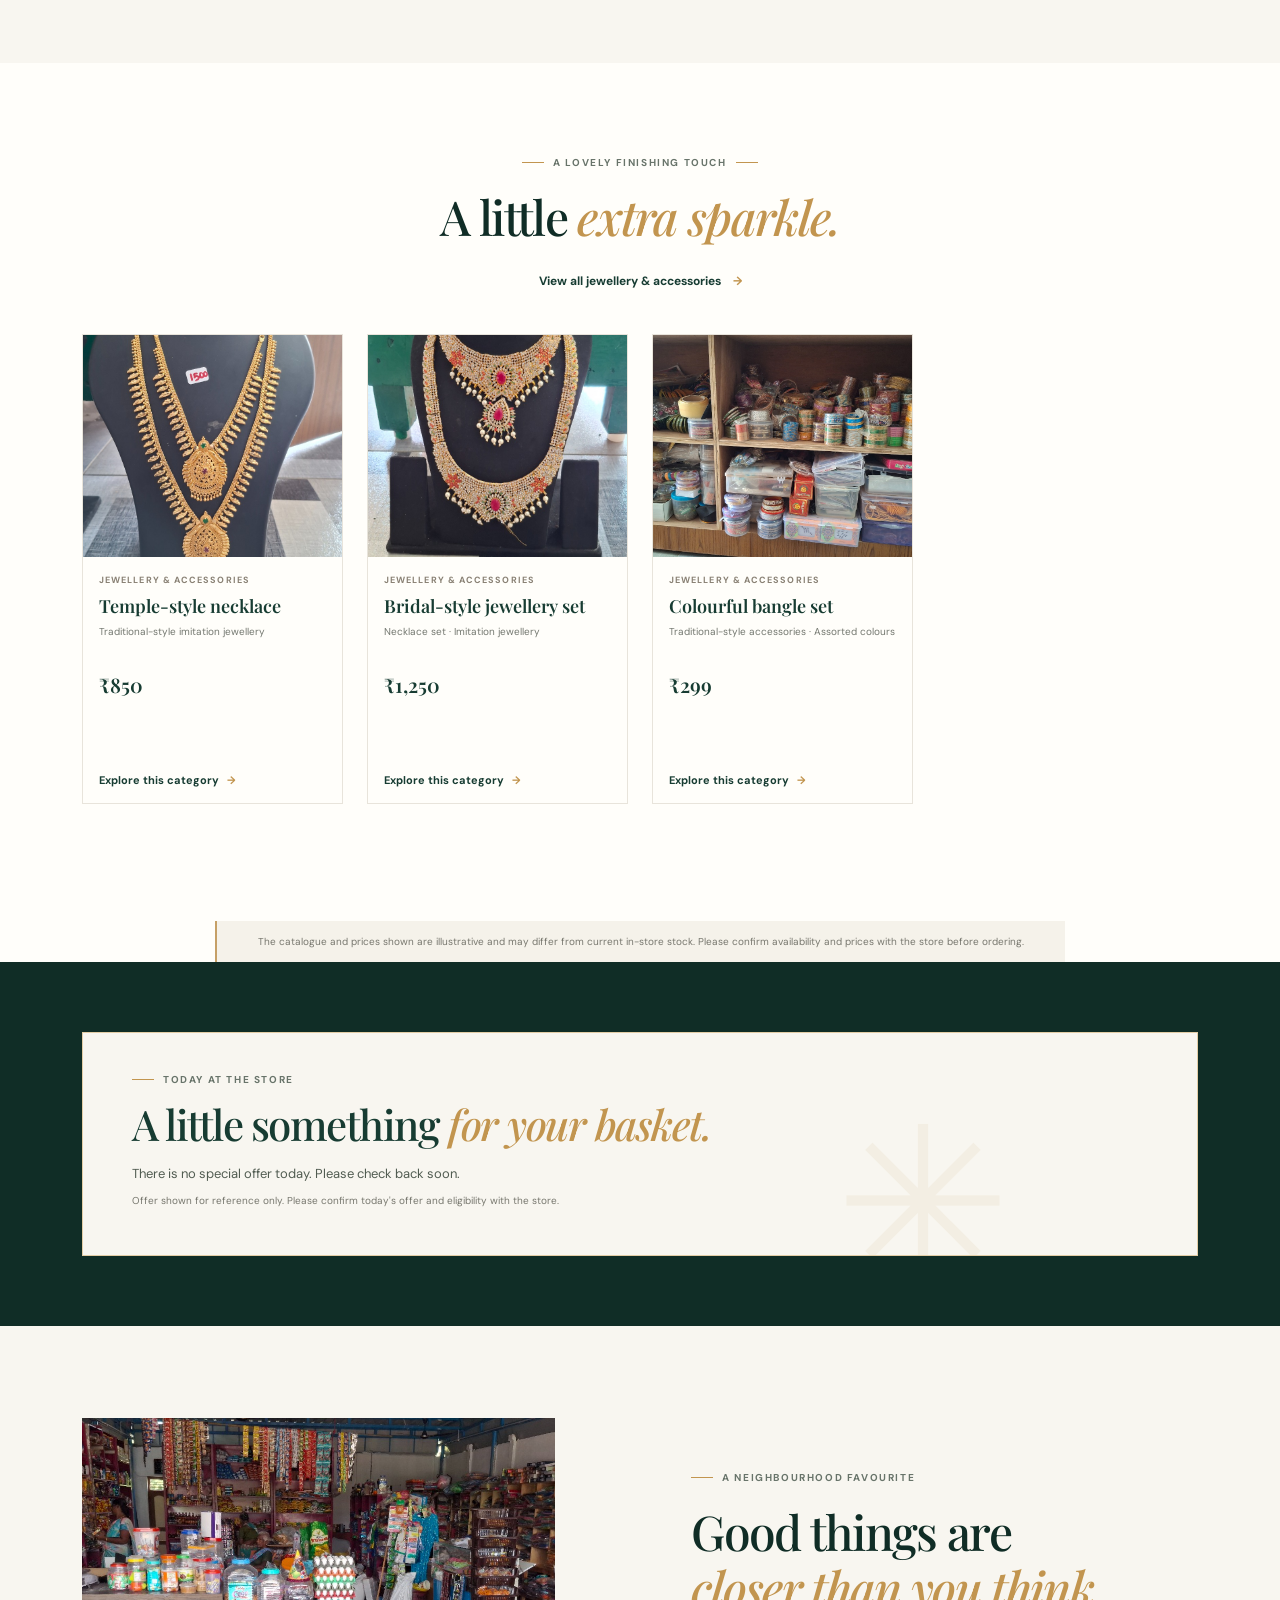
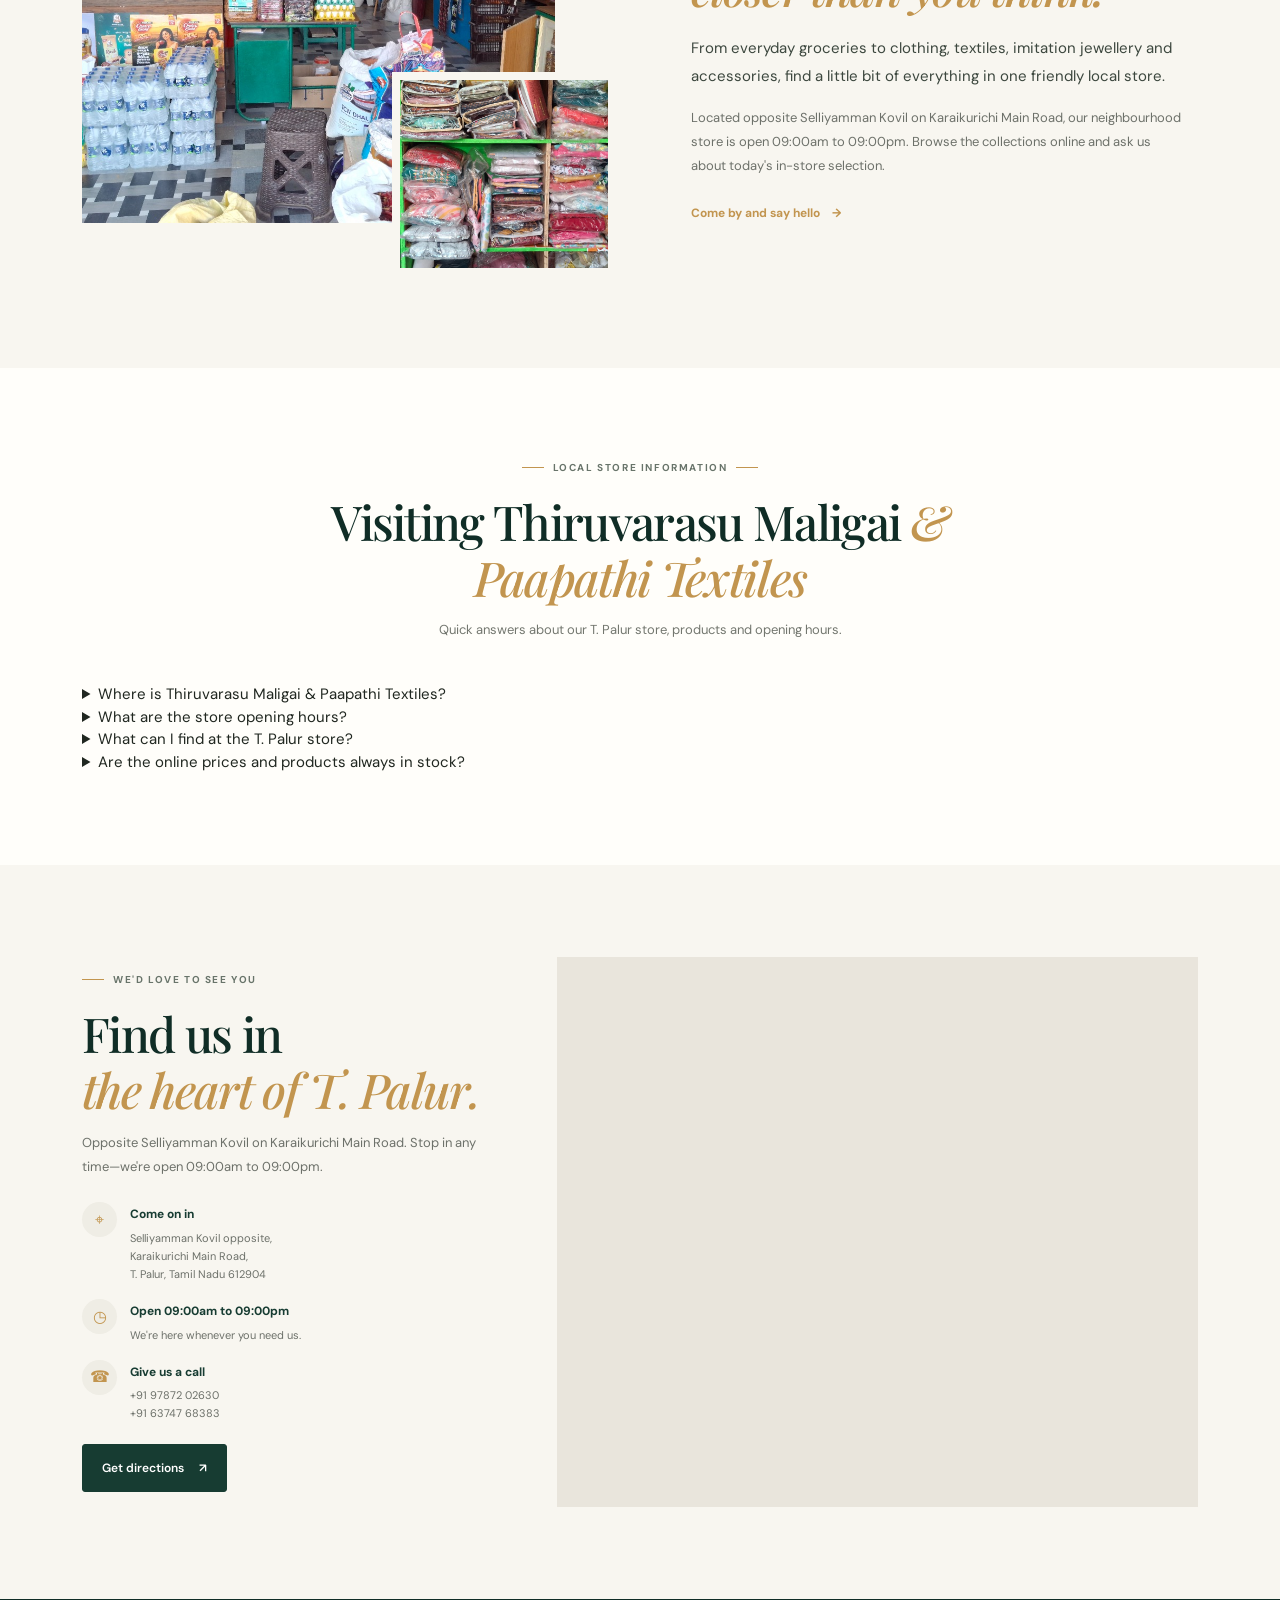
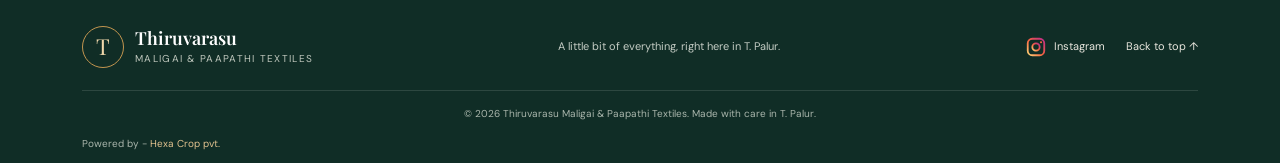
==== commit 7ca73a12: "Update print statement from 'Hello' to 'Goodbye'" ====
--- a/index.html
+++ b/index.html
@@ -17,6 +17,7 @@
     <meta property="og:image" content="https://thiruvarasu-maligai-textails-tpalur.netlify.app/src/imgs/storefront.jpg">
     <meta property="og:locale" content="en_IN">
     <title>Thiruvarasu Maligai &amp; Paapathi Textiles | T. Palur</title>
+    <link rel="icon" href="./src/imgs/grocery-cart.ico" type="image/x-icon">
     <script type="application/ld+json">
         {
             "@context": "https://schema.org",
--- a/css/desing.css
+++ b/css/desing.css
@@ -813,7 +813,7 @@
     padding: 0 0 12px;
     color: #aab6ac;
     font-size: 10px;
-    text-align: right;
+    text-align: left;
 }
 
 .footer-credit a {
@@ -2016,4 +2016,4 @@
     .skeleton-line {
         animation: none;
     }
-}+}
